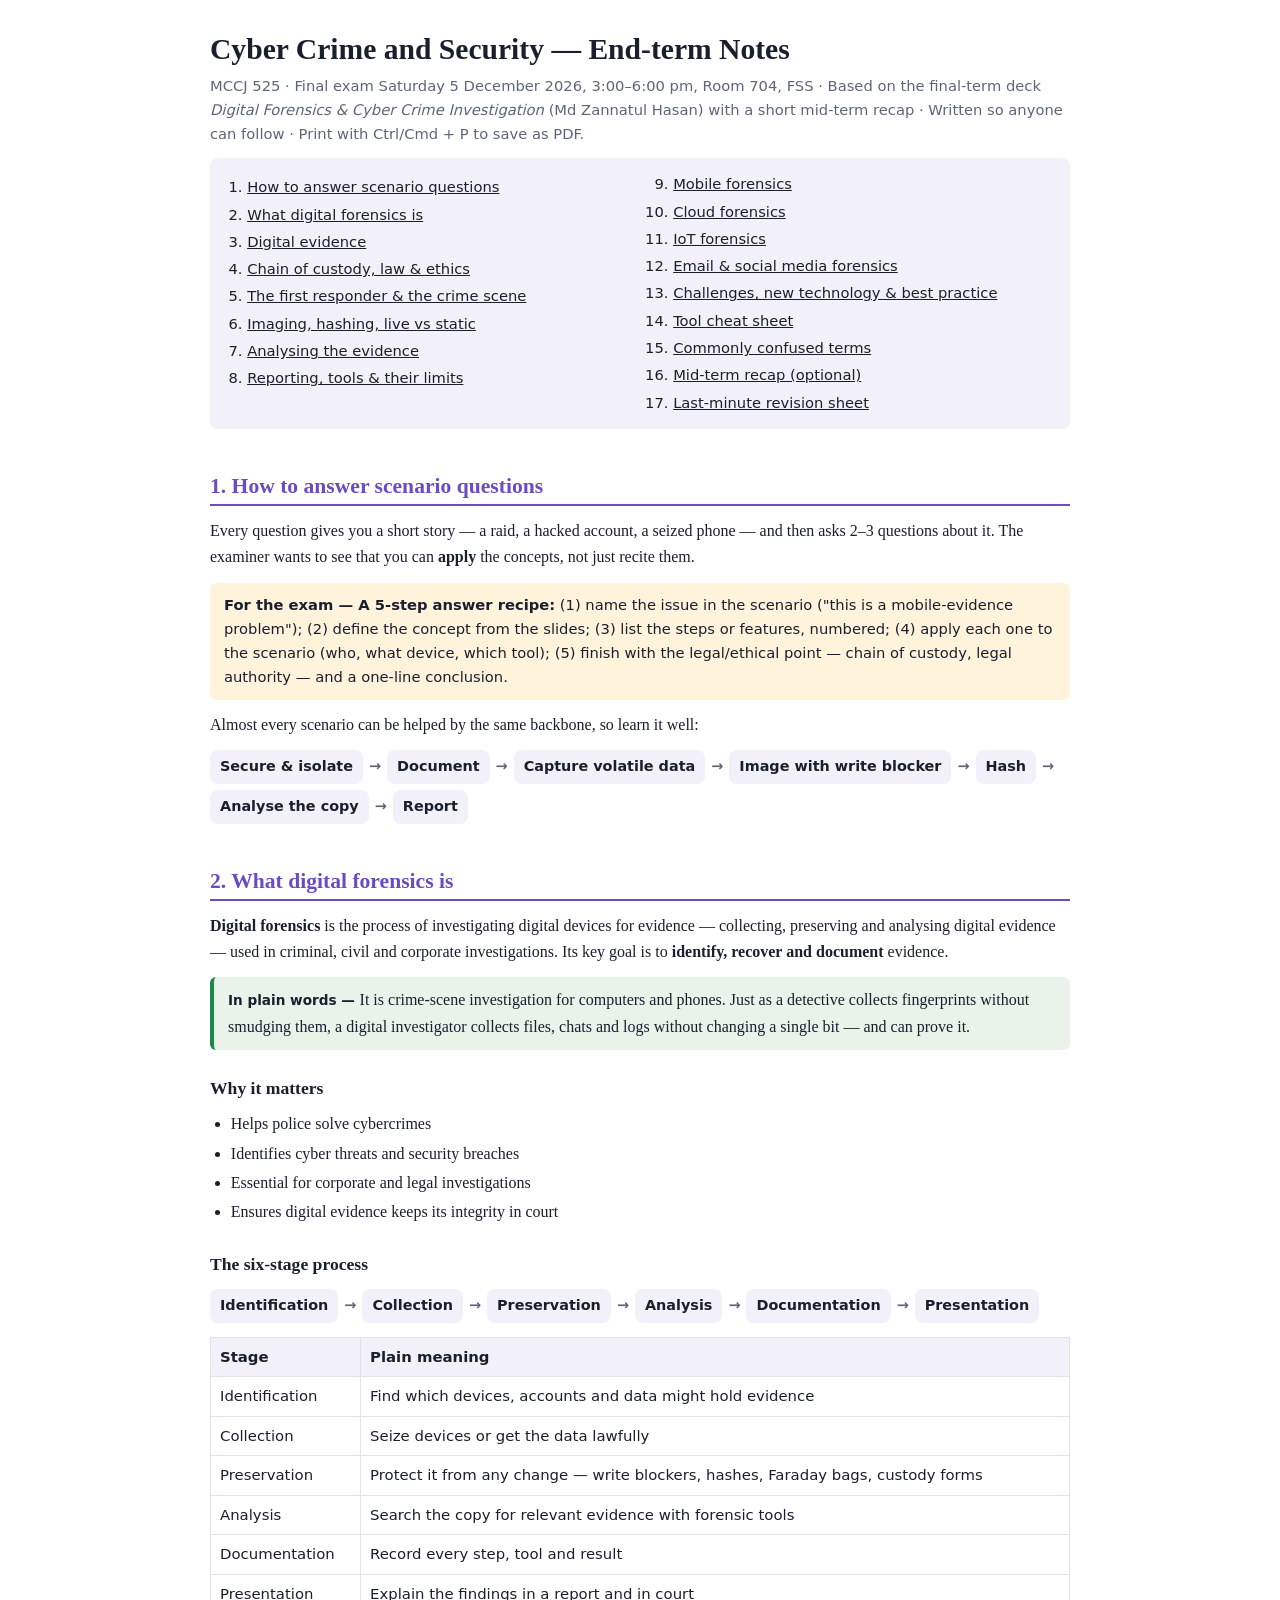
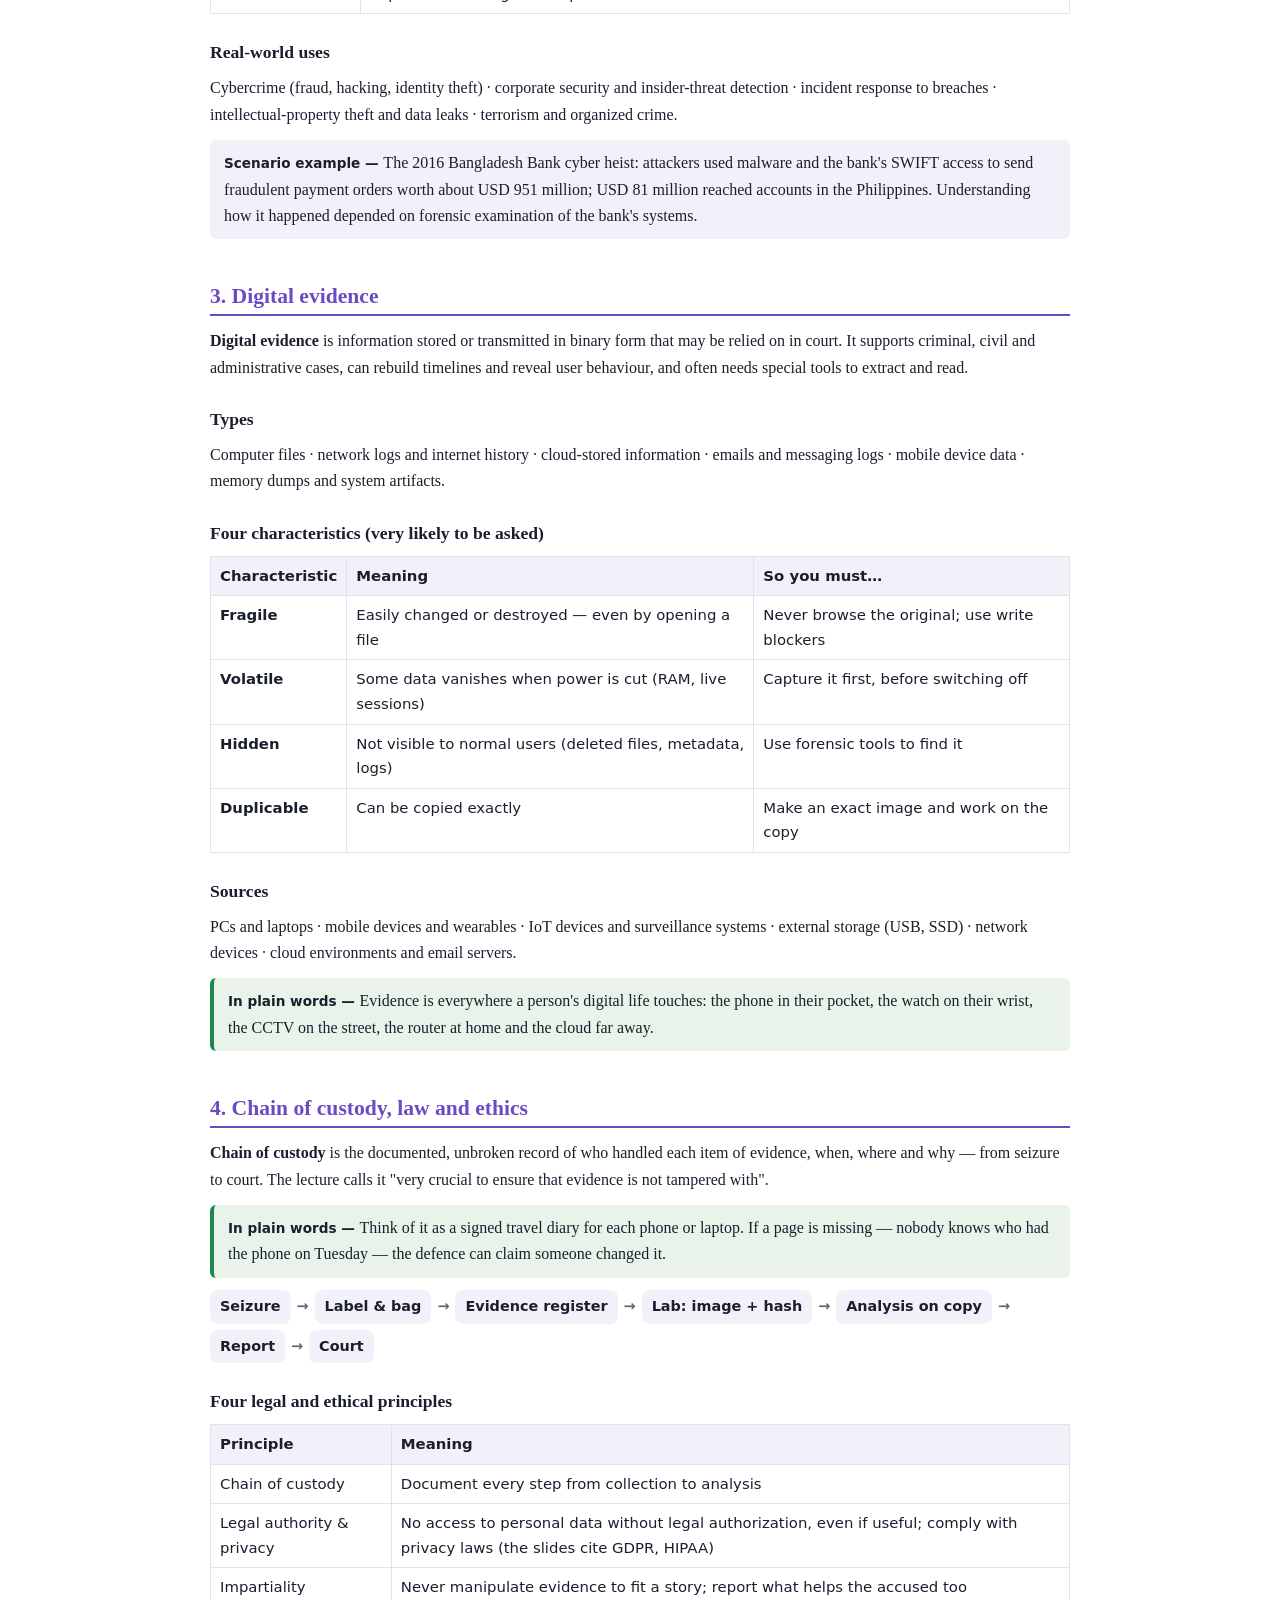
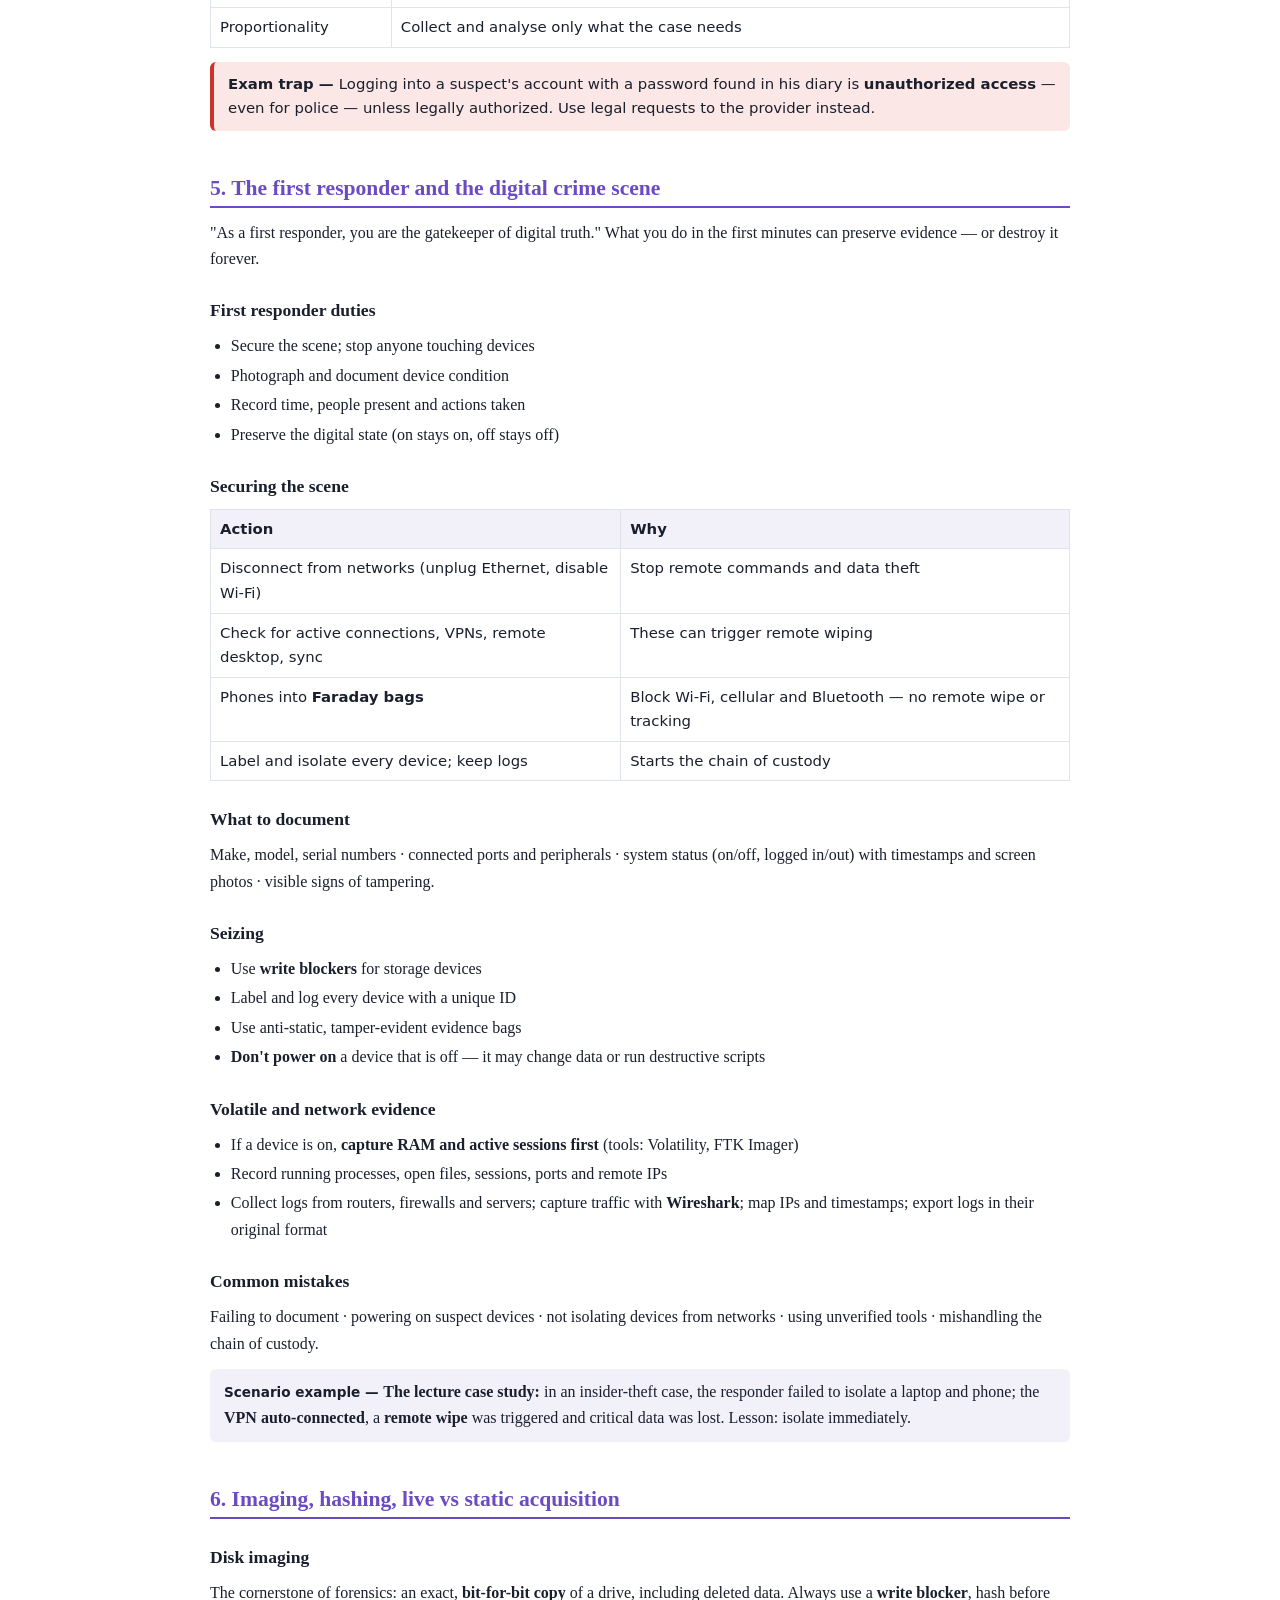
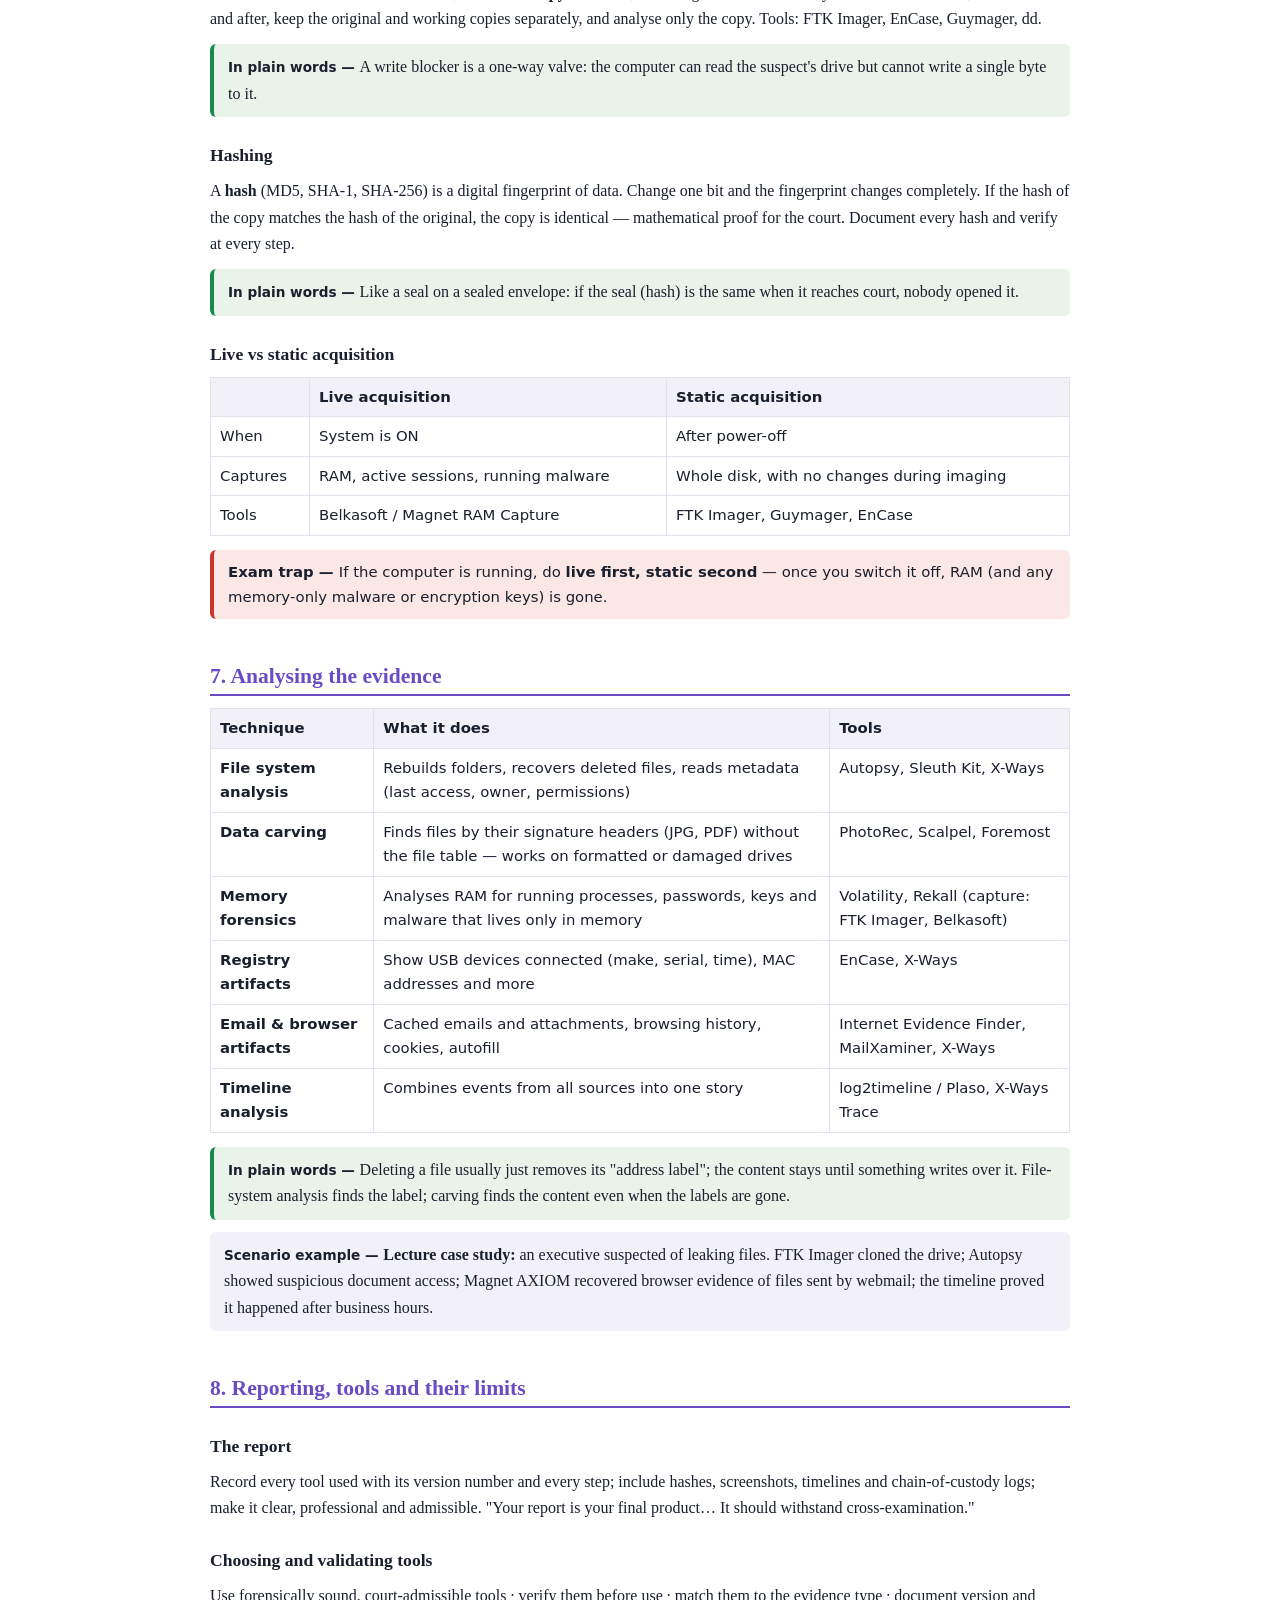
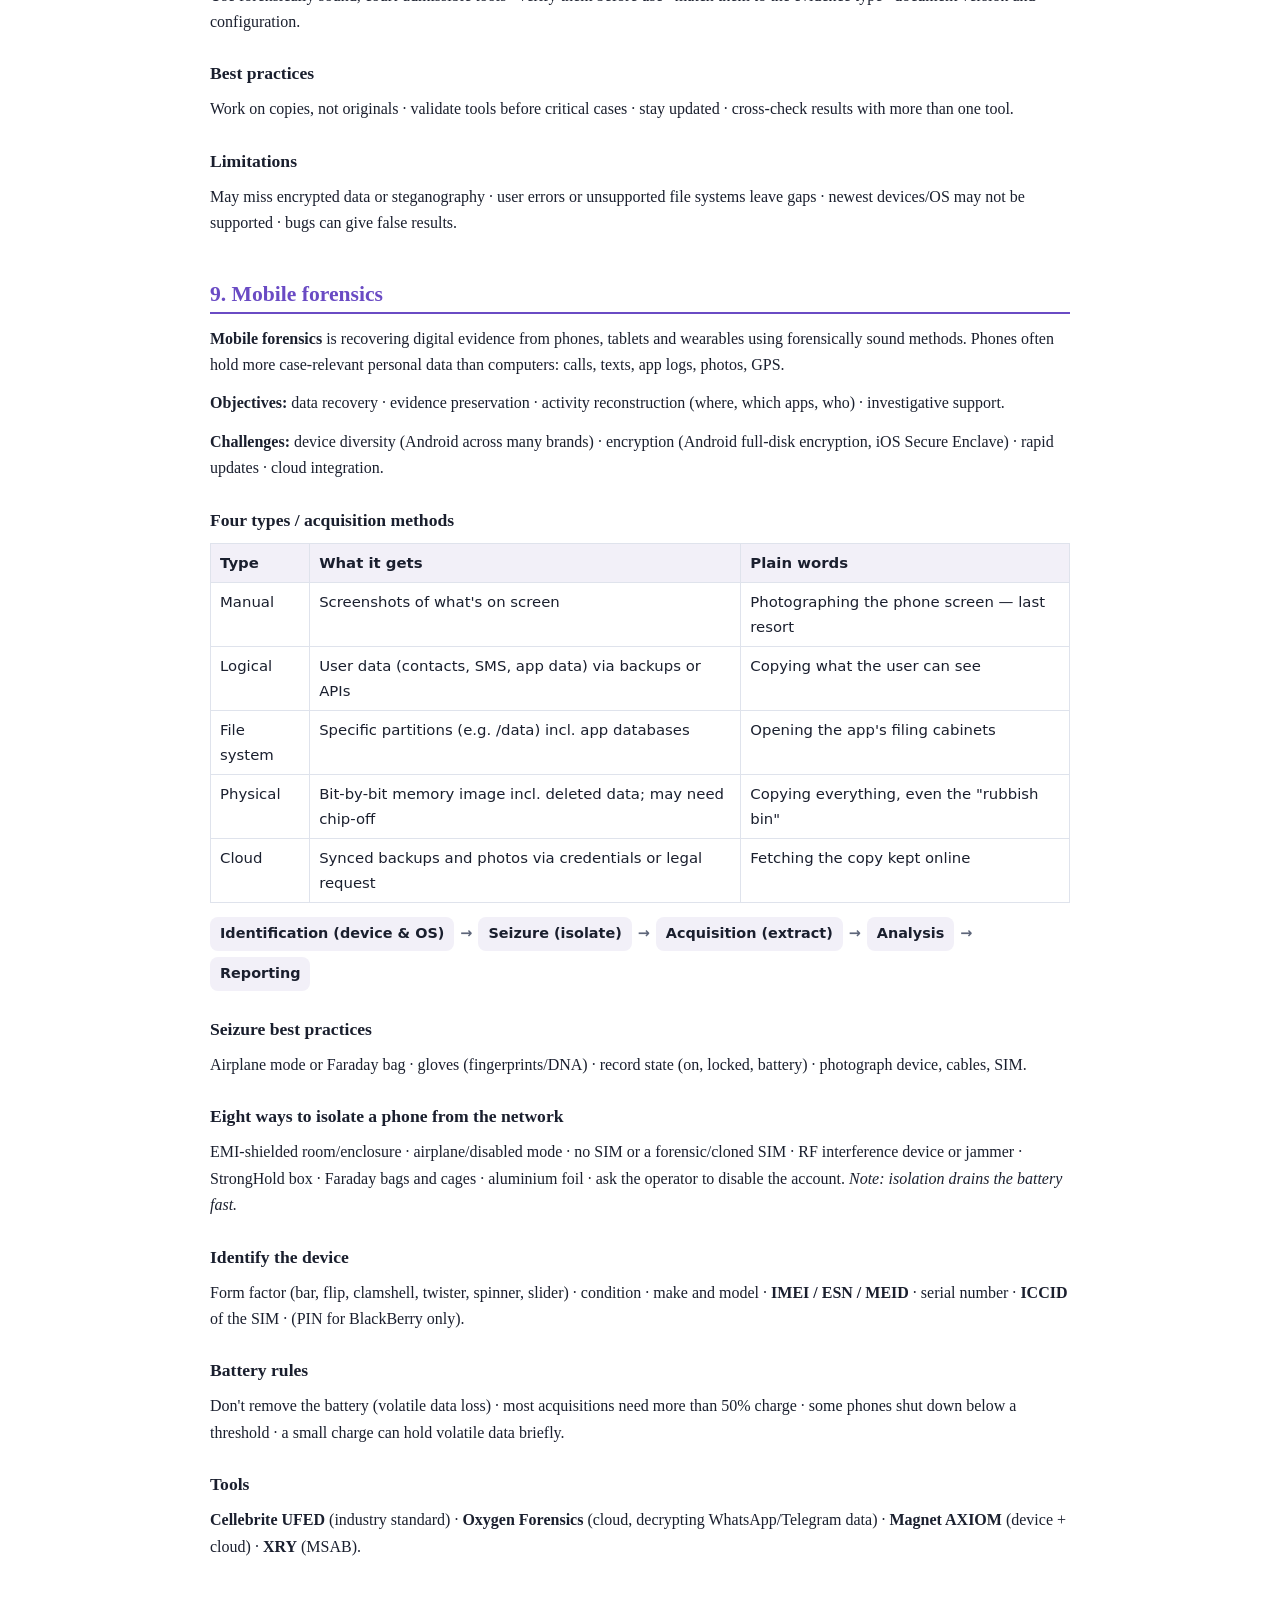
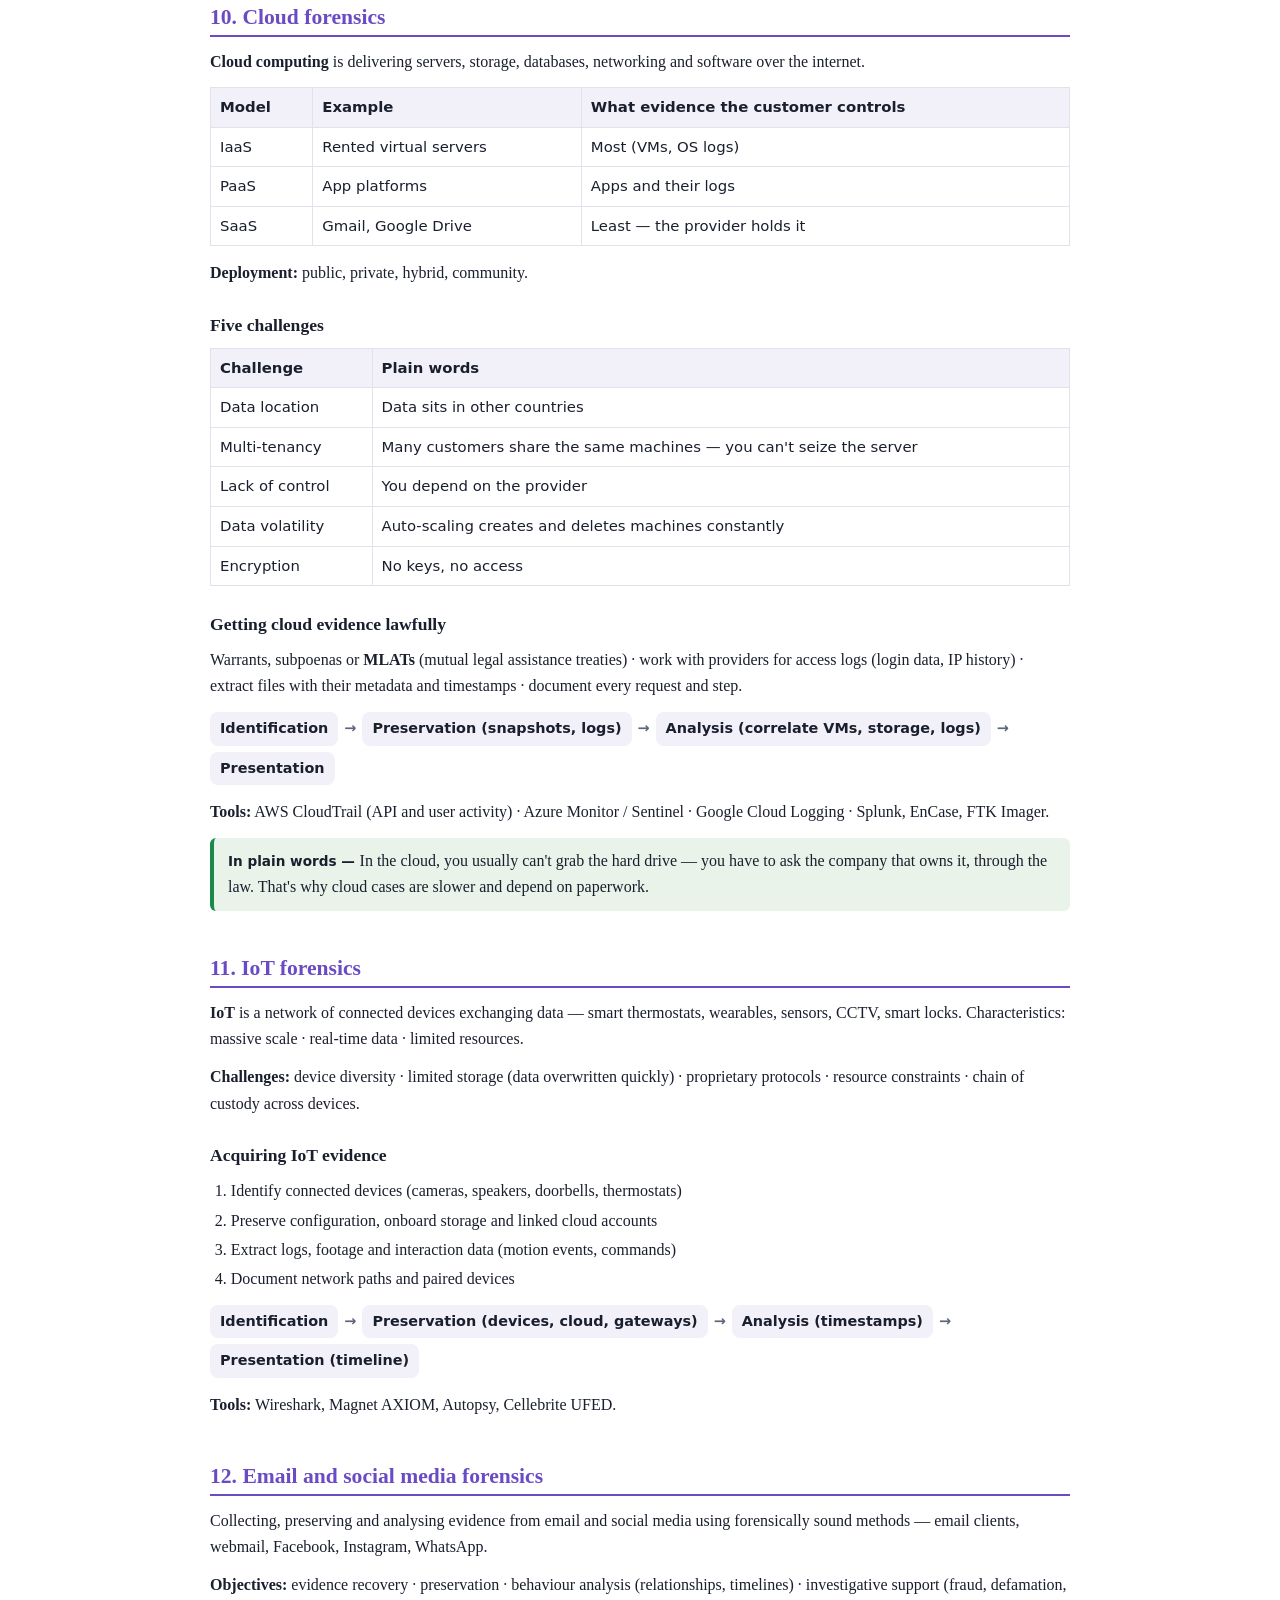
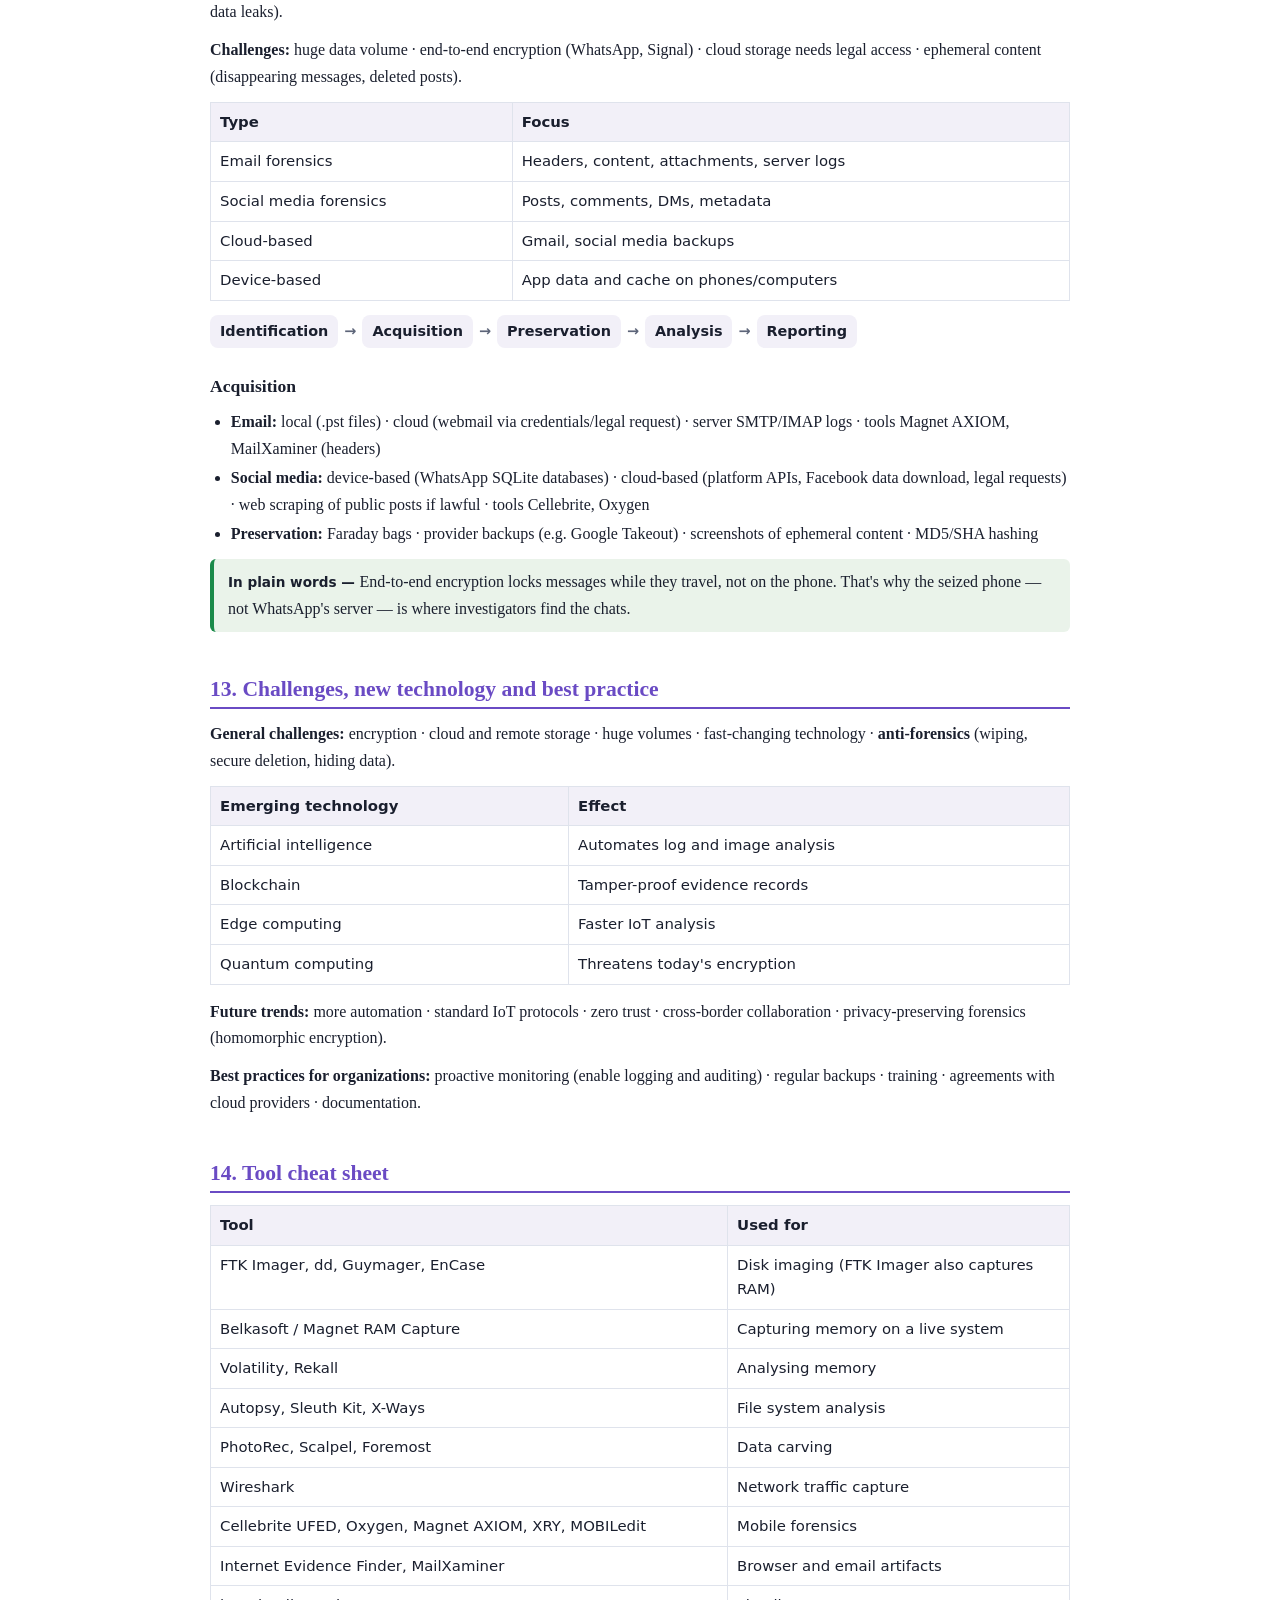
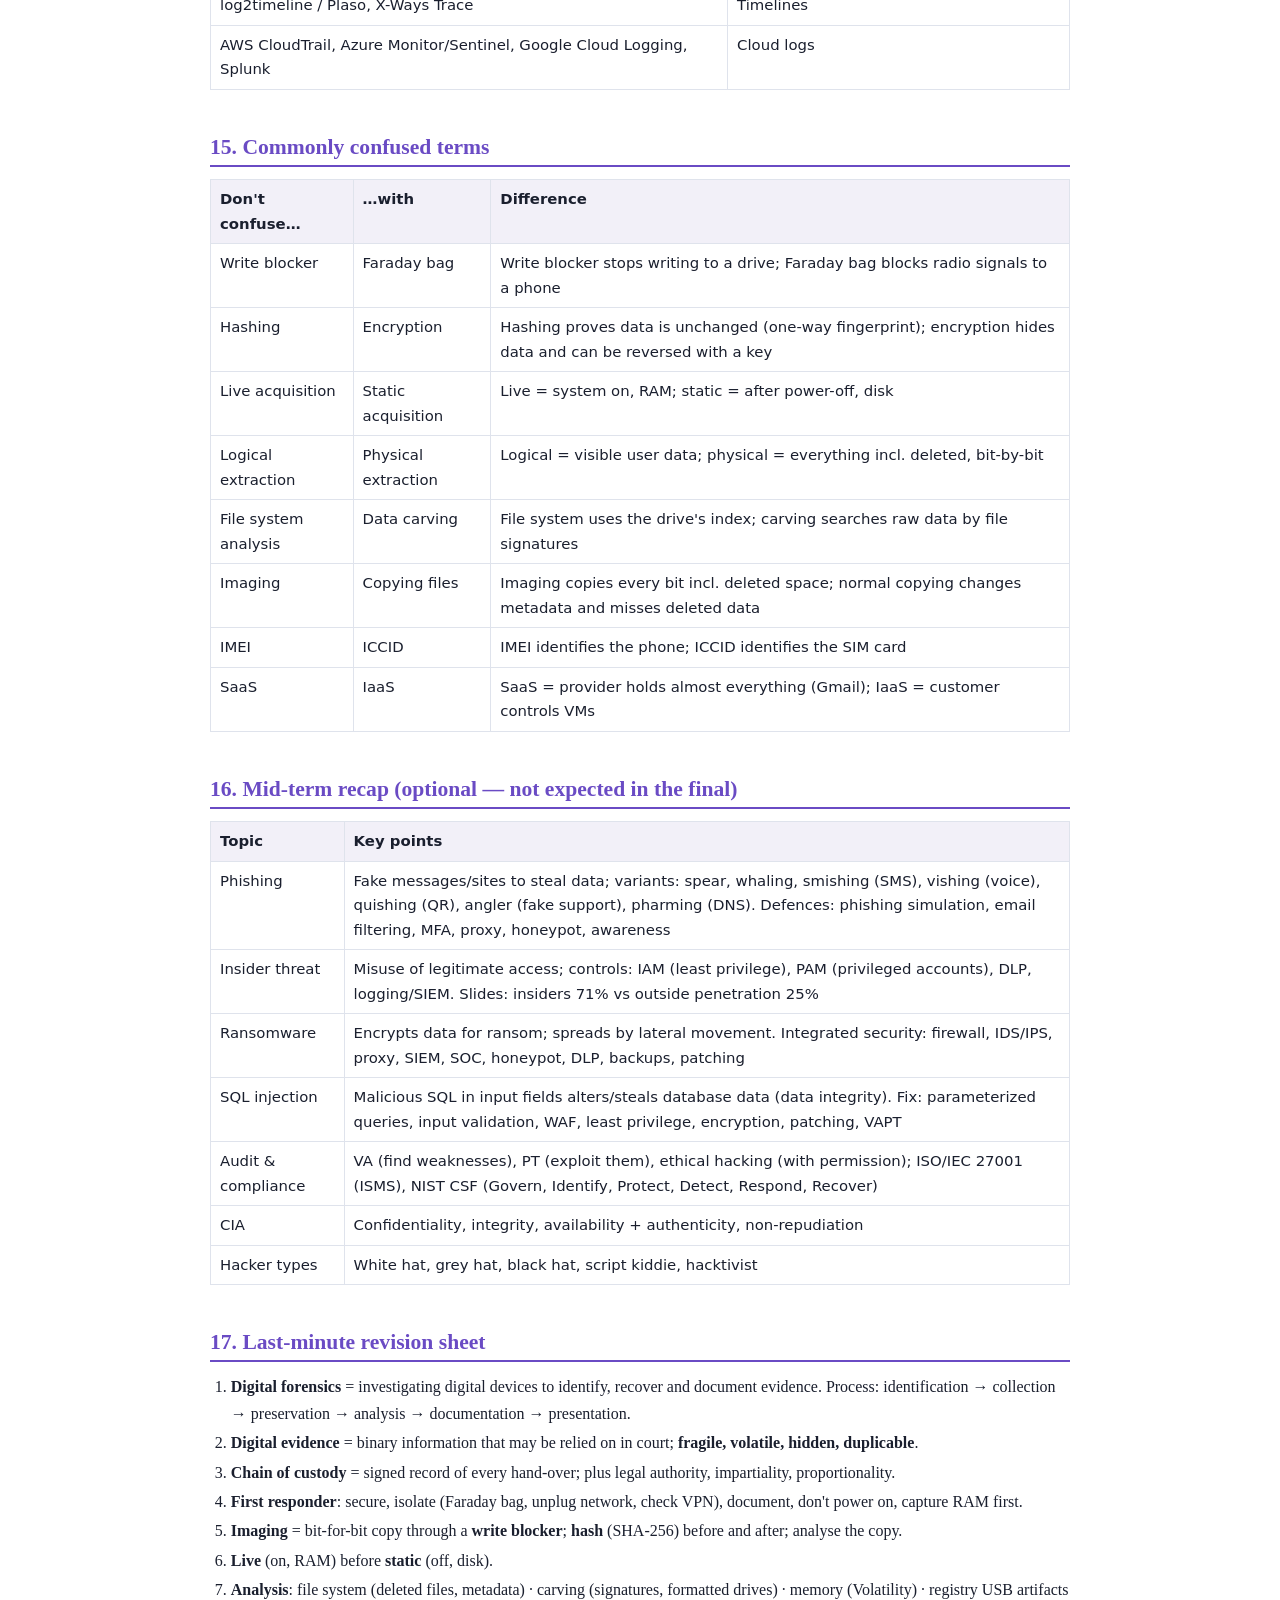
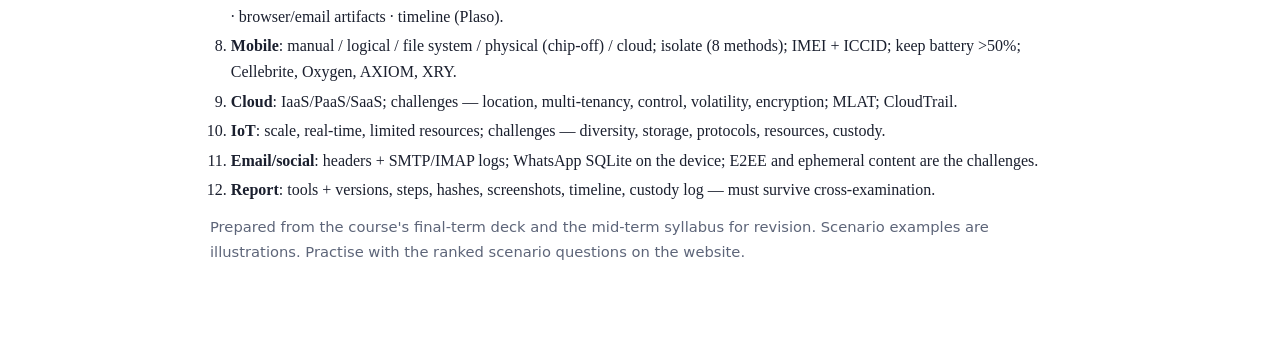
==== resources/cyber-crime/cyber-final-notes.html @ 4d316ac3 "Add Cyber Crime end-term scenario question bank and notes - 20 ranked scenario questions from the di" ====
<!doctype html>
<html lang="en">
<head>
<meta charset="utf-8">
<meta name="viewport" content="width=device-width, initial-scale=1">
<title>Cyber Crime Notes</title>
<style>
  :root { --bg:#fff; --text:#1a1f2e; --muted:#5d6579; --accent:#6a4bc4; --line:#dfe3ec; --soft:#f2f0f8; --plain:#eaf3ea; --plain-line:#1a8a4a; --trap:#fbe7e5; --trap-line:#c9352b; --exam:#fff3db; color-scheme: light; }
  @media (prefers-color-scheme: dark) { :root:not([data-theme="light"]) { --bg:#121218; --text:#e8e6f0; --muted:#a19db0; --accent:#a58cff; --line:#2e2c38; --soft:#1e1c26; --plain:#16261b; --plain-line:#4cc47e; --trap:#3a1c1a; --trap-line:#ff7a70; --exam:#3a2c10; color-scheme: dark; } }
  :root[data-theme="dark"] { --bg:#121218; --text:#e8e6f0; --muted:#a19db0; --accent:#a58cff; --line:#2e2c38; --soft:#1e1c26; --plain:#16261b; --plain-line:#4cc47e; --trap:#3a1c1a; --trap-line:#ff7a70; --exam:#3a2c10; color-scheme: dark; }
  body { margin:0; background:var(--bg); color:var(--text); font:16px/1.65 Georgia, 'Times New Roman', serif; }
  .wrap { max-width:860px; margin:0 auto; padding:32px 16px 64px; }
  h1 { font-size:1.85rem; margin:0 0 6px; line-height:1.2; }
  h2 { font-size:1.35rem; color:var(--accent); border-bottom:2px solid var(--accent); padding-bottom:4px; margin:44px 0 12px; line-height:1.25; }
  h3 { font-size:1.1rem; margin:24px 0 8px; }
  p { margin:0 0 12px; }
  .sub { color:var(--muted); font-family:system-ui, sans-serif; font-size:0.92rem; }
  .plain { background:var(--plain); border-left:4px solid var(--plain-line); border-radius:6px; padding:10px 14px; margin:12px 0; }
  .plain::before { content:"In plain words — "; font-weight:700; font-family:system-ui, sans-serif; font-size:0.85rem; }
  .eg { background:var(--soft); border-radius:6px; padding:10px 14px; margin:12px 0; }
  .eg::before { content:"Scenario example — "; font-weight:700; font-family:system-ui, sans-serif; font-size:0.85rem; }
  .trap { background:var(--trap); border-left:4px solid var(--trap-line); border-radius:6px; padding:10px 14px; margin:12px 0; font-family:system-ui, sans-serif; font-size:0.93rem; }
  .trap::before { content:"Exam trap — "; font-weight:700; }
  .exam { background:var(--exam); border-radius:6px; padding:10px 14px; margin:12px 0; font-family:system-ui, sans-serif; font-size:0.92rem; }
  .exam::before { content:"For the exam — "; font-weight:700; }
  table { width:100%; border-collapse:collapse; font-size:0.93rem; margin:8px 0 14px; font-family:system-ui, sans-serif; }
  th, td { text-align:left; padding:7px 9px; border:1px solid var(--line); vertical-align:top; }
  th { background:var(--soft); }
  ul, ol { padding-left:1.3em; margin:6px 0 12px; }
  li { margin:3px 0; }
  .toc { font-family:system-ui, sans-serif; font-size:0.92rem; columns:2; column-gap:28px; background:var(--soft); padding:14px 18px; border-radius:8px; }
  .toc a { color:var(--text); }
  .toc ol { margin:0; }
  .flow { font-family:system-ui, sans-serif; font-weight:600; font-size:0.9rem; display:flex; flex-wrap:wrap; gap:6px; align-items:center; margin:10px 0 14px; }
  .flow span { background:var(--soft); border-radius:8px; padding:5px 10px; }
  .flow i { font-style:normal; color:var(--muted); }
  @media (max-width:600px) { .toc { columns:1; } table { font-size:0.85rem; display:block; overflow-x:auto; } }
  @media print { body { background:#fff; color:#000; font-size:12px; } h2 { break-after:avoid; } table, .plain, .eg, .trap, .exam { break-inside:avoid; } .toc { columns:2; } }
</style>
</head>
<body>
<div class="wrap">
<h1>Cyber Crime and Security — End-term Notes</h1>
<p class="sub">MCCJ 525 · Final exam Saturday 5 December 2026, 3:00–6:00 pm, Room 704, FSS · Based on the final-term deck <i>Digital Forensics &amp; Cyber Crime Investigation</i> (Md Zannatul Hasan) with a short mid-term recap · Written so anyone can follow · Print with Ctrl/Cmd + P to save as PDF.</p>

<div class="toc">
<ol>
  <li><a href="#start">How to answer scenario questions</a></li>
  <li><a href="#df">What digital forensics is</a></li>
  <li><a href="#evidence">Digital evidence</a></li>
  <li><a href="#custody">Chain of custody, law &amp; ethics</a></li>
  <li><a href="#scene">The first responder &amp; the crime scene</a></li>
  <li><a href="#imaging">Imaging, hashing, live vs static</a></li>
  <li><a href="#analysis">Analysing the evidence</a></li>
  <li><a href="#report">Reporting, tools &amp; their limits</a></li>
  <li><a href="#mobile">Mobile forensics</a></li>
  <li><a href="#cloud">Cloud forensics</a></li>
  <li><a href="#iot">IoT forensics</a></li>
  <li><a href="#email">Email &amp; social media forensics</a></li>
  <li><a href="#future">Challenges, new technology &amp; best practice</a></li>
  <li><a href="#tools">Tool cheat sheet</a></li>
  <li><a href="#traps">Commonly confused terms</a></li>
  <li><a href="#mid">Mid-term recap (optional)</a></li>
  <li><a href="#last">Last-minute revision sheet</a></li>
</ol>
</div>

<h2 id="start">1. How to answer scenario questions</h2>
<p>Every question gives you a short story — a raid, a hacked account, a seized phone — and then asks 2–3 questions about it. The examiner wants to see that you can <b>apply</b> the concepts, not just recite them.</p>
<div class="exam"><b>A 5-step answer recipe:</b> (1) name the issue in the scenario ("this is a mobile-evidence problem"); (2) define the concept from the slides; (3) list the steps or features, numbered; (4) apply each one to the scenario (who, what device, which tool); (5) finish with the legal/ethical point — chain of custody, legal authority — and a one-line conclusion.</div>
<p>Almost every scenario can be helped by the same backbone, so learn it well:</p>
<div class="flow"><span>Secure &amp; isolate</span><i>→</i><span>Document</span><i>→</i><span>Capture volatile data</span><i>→</i><span>Image with write blocker</span><i>→</i><span>Hash</span><i>→</i><span>Analyse the copy</span><i>→</i><span>Report</span></div>

<h2 id="df">2. What digital forensics is</h2>
<p><b>Digital forensics</b> is the process of investigating digital devices for evidence — collecting, preserving and analysing digital evidence — used in criminal, civil and corporate investigations. Its key goal is to <b>identify, recover and document</b> evidence.</p>
<div class="plain">It is crime-scene investigation for computers and phones. Just as a detective collects fingerprints without smudging them, a digital investigator collects files, chats and logs without changing a single bit — and can prove it.</div>
<h3>Why it matters</h3>
<ul>
  <li>Helps police solve cybercrimes</li>
  <li>Identifies cyber threats and security breaches</li>
  <li>Essential for corporate and legal investigations</li>
  <li>Ensures digital evidence keeps its integrity in court</li>
</ul>
<h3>The six-stage process</h3>
<div class="flow"><span>Identification</span><i>→</i><span>Collection</span><i>→</i><span>Preservation</span><i>→</i><span>Analysis</span><i>→</i><span>Documentation</span><i>→</i><span>Presentation</span></div>
<table>
  <tr><th>Stage</th><th>Plain meaning</th></tr>
  <tr><td>Identification</td><td>Find which devices, accounts and data might hold evidence</td></tr>
  <tr><td>Collection</td><td>Seize devices or get the data lawfully</td></tr>
  <tr><td>Preservation</td><td>Protect it from any change — write blockers, hashes, Faraday bags, custody forms</td></tr>
  <tr><td>Analysis</td><td>Search the copy for relevant evidence with forensic tools</td></tr>
  <tr><td>Documentation</td><td>Record every step, tool and result</td></tr>
  <tr><td>Presentation</td><td>Explain the findings in a report and in court</td></tr>
</table>
<h3>Real-world uses</h3>
<p>Cybercrime (fraud, hacking, identity theft) · corporate security and insider-threat detection · incident response to breaches · intellectual-property theft and data leaks · terrorism and organized crime.</p>
<div class="eg">The 2016 Bangladesh Bank cyber heist: attackers used malware and the bank's SWIFT access to send fraudulent payment orders worth about USD 951 million; USD 81 million reached accounts in the Philippines. Understanding how it happened depended on forensic examination of the bank's systems.</div>

<h2 id="evidence">3. Digital evidence</h2>
<p><b>Digital evidence</b> is information stored or transmitted in binary form that may be relied on in court. It supports criminal, civil and administrative cases, can rebuild timelines and reveal user behaviour, and often needs special tools to extract and read.</p>
<h3>Types</h3>
<p>Computer files · network logs and internet history · cloud-stored information · emails and messaging logs · mobile device data · memory dumps and system artifacts.</p>
<h3>Four characteristics (very likely to be asked)</h3>
<table>
  <tr><th>Characteristic</th><th>Meaning</th><th>So you must…</th></tr>
  <tr><td><b>Fragile</b></td><td>Easily changed or destroyed — even by opening a file</td><td>Never browse the original; use write blockers</td></tr>
  <tr><td><b>Volatile</b></td><td>Some data vanishes when power is cut (RAM, live sessions)</td><td>Capture it first, before switching off</td></tr>
  <tr><td><b>Hidden</b></td><td>Not visible to normal users (deleted files, metadata, logs)</td><td>Use forensic tools to find it</td></tr>
  <tr><td><b>Duplicable</b></td><td>Can be copied exactly</td><td>Make an exact image and work on the copy</td></tr>
</table>
<h3>Sources</h3>
<p>PCs and laptops · mobile devices and wearables · IoT devices and surveillance systems · external storage (USB, SSD) · network devices · cloud environments and email servers.</p>
<div class="plain">Evidence is everywhere a person's digital life touches: the phone in their pocket, the watch on their wrist, the CCTV on the street, the router at home and the cloud far away.</div>

<h2 id="custody">4. Chain of custody, law and ethics</h2>
<p><b>Chain of custody</b> is the documented, unbroken record of who handled each item of evidence, when, where and why — from seizure to court. The lecture calls it "very crucial to ensure that evidence is not tampered with".</p>
<div class="plain">Think of it as a signed travel diary for each phone or laptop. If a page is missing — nobody knows who had the phone on Tuesday — the defence can claim someone changed it.</div>
<div class="flow"><span>Seizure</span><i>→</i><span>Label &amp; bag</span><i>→</i><span>Evidence register</span><i>→</i><span>Lab: image + hash</span><i>→</i><span>Analysis on copy</span><i>→</i><span>Report</span><i>→</i><span>Court</span></div>
<h3>Four legal and ethical principles</h3>
<table>
  <tr><th>Principle</th><th>Meaning</th></tr>
  <tr><td>Chain of custody</td><td>Document every step from collection to analysis</td></tr>
  <tr><td>Legal authority &amp; privacy</td><td>No access to personal data without legal authorization, even if useful; comply with privacy laws (the slides cite GDPR, HIPAA)</td></tr>
  <tr><td>Impartiality</td><td>Never manipulate evidence to fit a story; report what helps the accused too</td></tr>
  <tr><td>Proportionality</td><td>Collect and analyse only what the case needs</td></tr>
</table>
<div class="trap">Logging into a suspect's account with a password found in his diary is <b>unauthorized access</b> — even for police — unless legally authorized. Use legal requests to the provider instead.</div>

<h2 id="scene">5. The first responder and the digital crime scene</h2>
<p>"As a first responder, you are the gatekeeper of digital truth." What you do in the first minutes can preserve evidence — or destroy it forever.</p>
<h3>First responder duties</h3>
<ul>
  <li>Secure the scene; stop anyone touching devices</li>
  <li>Photograph and document device condition</li>
  <li>Record time, people present and actions taken</li>
  <li>Preserve the digital state (on stays on, off stays off)</li>
</ul>
<h3>Securing the scene</h3>
<table>
  <tr><th>Action</th><th>Why</th></tr>
  <tr><td>Disconnect from networks (unplug Ethernet, disable Wi-Fi)</td><td>Stop remote commands and data theft</td></tr>
  <tr><td>Check for active connections, VPNs, remote desktop, sync</td><td>These can trigger remote wiping</td></tr>
  <tr><td>Phones into <b>Faraday bags</b></td><td>Block Wi-Fi, cellular and Bluetooth — no remote wipe or tracking</td></tr>
  <tr><td>Label and isolate every device; keep logs</td><td>Starts the chain of custody</td></tr>
</table>
<h3>What to document</h3>
<p>Make, model, serial numbers · connected ports and peripherals · system status (on/off, logged in/out) with timestamps and screen photos · visible signs of tampering.</p>
<h3>Seizing</h3>
<ul>
  <li>Use <b>write blockers</b> for storage devices</li>
  <li>Label and log every device with a unique ID</li>
  <li>Use anti-static, tamper-evident evidence bags</li>
  <li><b>Don't power on</b> a device that is off — it may change data or run destructive scripts</li>
</ul>
<h3>Volatile and network evidence</h3>
<ul>
  <li>If a device is on, <b>capture RAM and active sessions first</b> (tools: Volatility, FTK Imager)</li>
  <li>Record running processes, open files, sessions, ports and remote IPs</li>
  <li>Collect logs from routers, firewalls and servers; capture traffic with <b>Wireshark</b>; map IPs and timestamps; export logs in their original format</li>
</ul>
<h3>Common mistakes</h3>
<p>Failing to document · powering on suspect devices · not isolating devices from networks · using unverified tools · mishandling the chain of custody.</p>
<div class="eg"><b>The lecture case study:</b> in an insider-theft case, the responder failed to isolate a laptop and phone; the <b>VPN auto-connected</b>, a <b>remote wipe</b> was triggered and critical data was lost. Lesson: isolate immediately.</div>

<h2 id="imaging">6. Imaging, hashing, live vs static acquisition</h2>
<h3>Disk imaging</h3>
<p>The cornerstone of forensics: an exact, <b>bit-for-bit copy</b> of a drive, including deleted data. Always use a <b>write blocker</b>, hash before and after, keep the original and working copies separately, and analyse only the copy. Tools: FTK Imager, EnCase, Guymager, dd.</p>
<div class="plain">A write blocker is a one-way valve: the computer can read the suspect's drive but cannot write a single byte to it.</div>
<h3>Hashing</h3>
<p>A <b>hash</b> (MD5, SHA-1, SHA-256) is a digital fingerprint of data. Change one bit and the fingerprint changes completely. If the hash of the copy matches the hash of the original, the copy is identical — mathematical proof for the court. Document every hash and verify at every step.</p>
<div class="plain">Like a seal on a sealed envelope: if the seal (hash) is the same when it reaches court, nobody opened it.</div>
<h3>Live vs static acquisition</h3>
<table>
  <tr><th></th><th>Live acquisition</th><th>Static acquisition</th></tr>
  <tr><td>When</td><td>System is ON</td><td>After power-off</td></tr>
  <tr><td>Captures</td><td>RAM, active sessions, running malware</td><td>Whole disk, with no changes during imaging</td></tr>
  <tr><td>Tools</td><td>Belkasoft / Magnet RAM Capture</td><td>FTK Imager, Guymager, EnCase</td></tr>
</table>
<div class="trap">If the computer is running, do <b>live first, static second</b> — once you switch it off, RAM (and any memory-only malware or encryption keys) is gone.</div>

<h2 id="analysis">7. Analysing the evidence</h2>
<table>
  <tr><th>Technique</th><th>What it does</th><th>Tools</th></tr>
  <tr><td><b>File system analysis</b></td><td>Rebuilds folders, recovers deleted files, reads metadata (last access, owner, permissions)</td><td>Autopsy, Sleuth Kit, X-Ways</td></tr>
  <tr><td><b>Data carving</b></td><td>Finds files by their signature headers (JPG, PDF) without the file table — works on formatted or damaged drives</td><td>PhotoRec, Scalpel, Foremost</td></tr>
  <tr><td><b>Memory forensics</b></td><td>Analyses RAM for running processes, passwords, keys and malware that lives only in memory</td><td>Volatility, Rekall (capture: FTK Imager, Belkasoft)</td></tr>
  <tr><td><b>Registry artifacts</b></td><td>Show USB devices connected (make, serial, time), MAC addresses and more</td><td>EnCase, X-Ways</td></tr>
  <tr><td><b>Email &amp; browser artifacts</b></td><td>Cached emails and attachments, browsing history, cookies, autofill</td><td>Internet Evidence Finder, MailXaminer, X-Ways</td></tr>
  <tr><td><b>Timeline analysis</b></td><td>Combines events from all sources into one story</td><td>log2timeline / Plaso, X-Ways Trace</td></tr>
</table>
<div class="plain">Deleting a file usually just removes its "address label"; the content stays until something writes over it. File-system analysis finds the label; carving finds the content even when the labels are gone.</div>
<div class="eg"><b>Lecture case study:</b> an executive suspected of leaking files. FTK Imager cloned the drive; Autopsy showed suspicious document access; Magnet AXIOM recovered browser evidence of files sent by webmail; the timeline proved it happened after business hours.</div>

<h2 id="report">8. Reporting, tools and their limits</h2>
<h3>The report</h3>
<p>Record every tool used with its version number and every step; include hashes, screenshots, timelines and chain-of-custody logs; make it clear, professional and admissible. "Your report is your final product… It should withstand cross-examination."</p>
<h3>Choosing and validating tools</h3>
<p>Use forensically sound, court-admissible tools · verify them before use · match them to the evidence type · document version and configuration.</p>
<h3>Best practices</h3>
<p>Work on copies, not originals · validate tools before critical cases · stay updated · cross-check results with more than one tool.</p>
<h3>Limitations</h3>
<p>May miss encrypted data or steganography · user errors or unsupported file systems leave gaps · newest devices/OS may not be supported · bugs can give false results.</p>

<h2 id="mobile">9. Mobile forensics</h2>
<p><b>Mobile forensics</b> is recovering digital evidence from phones, tablets and wearables using forensically sound methods. Phones often hold more case-relevant personal data than computers: calls, texts, app logs, photos, GPS.</p>
<p><b>Objectives:</b> data recovery · evidence preservation · activity reconstruction (where, which apps, who) · investigative support.</p>
<p><b>Challenges:</b> device diversity (Android across many brands) · encryption (Android full-disk encryption, iOS Secure Enclave) · rapid updates · cloud integration.</p>
<h3>Four types / acquisition methods</h3>
<table>
  <tr><th>Type</th><th>What it gets</th><th>Plain words</th></tr>
  <tr><td>Manual</td><td>Screenshots of what's on screen</td><td>Photographing the phone screen — last resort</td></tr>
  <tr><td>Logical</td><td>User data (contacts, SMS, app data) via backups or APIs</td><td>Copying what the user can see</td></tr>
  <tr><td>File system</td><td>Specific partitions (e.g. /data) incl. app databases</td><td>Opening the app's filing cabinets</td></tr>
  <tr><td>Physical</td><td>Bit-by-bit memory image incl. deleted data; may need chip-off</td><td>Copying everything, even the "rubbish bin"</td></tr>
  <tr><td>Cloud</td><td>Synced backups and photos via credentials or legal request</td><td>Fetching the copy kept online</td></tr>
</table>
<div class="flow"><span>Identification (device &amp; OS)</span><i>→</i><span>Seizure (isolate)</span><i>→</i><span>Acquisition (extract)</span><i>→</i><span>Analysis</span><i>→</i><span>Reporting</span></div>
<h3>Seizure best practices</h3>
<p>Airplane mode or Faraday bag · gloves (fingerprints/DNA) · record state (on, locked, battery) · photograph device, cables, SIM.</p>
<h3>Eight ways to isolate a phone from the network</h3>
<p>EMI-shielded room/enclosure · airplane/disabled mode · no SIM or a forensic/cloned SIM · RF interference device or jammer · StrongHold box · Faraday bags and cages · aluminium foil · ask the operator to disable the account. <i>Note: isolation drains the battery fast.</i></p>
<h3>Identify the device</h3>
<p>Form factor (bar, flip, clamshell, twister, spinner, slider) · condition · make and model · <b>IMEI / ESN / MEID</b> · serial number · <b>ICCID</b> of the SIM · (PIN for BlackBerry only).</p>
<h3>Battery rules</h3>
<p>Don't remove the battery (volatile data loss) · most acquisitions need more than 50% charge · some phones shut down below a threshold · a small charge can hold volatile data briefly.</p>
<h3>Tools</h3>
<p><b>Cellebrite UFED</b> (industry standard) · <b>Oxygen Forensics</b> (cloud, decrypting WhatsApp/Telegram data) · <b>Magnet AXIOM</b> (device + cloud) · <b>XRY</b> (MSAB).</p>

<h2 id="cloud">10. Cloud forensics</h2>
<p><b>Cloud computing</b> is delivering servers, storage, databases, networking and software over the internet.</p>
<table>
  <tr><th>Model</th><th>Example</th><th>What evidence the customer controls</th></tr>
  <tr><td>IaaS</td><td>Rented virtual servers</td><td>Most (VMs, OS logs)</td></tr>
  <tr><td>PaaS</td><td>App platforms</td><td>Apps and their logs</td></tr>
  <tr><td>SaaS</td><td>Gmail, Google Drive</td><td>Least — the provider holds it</td></tr>
</table>
<p><b>Deployment:</b> public, private, hybrid, community.</p>
<h3>Five challenges</h3>
<table>
  <tr><th>Challenge</th><th>Plain words</th></tr>
  <tr><td>Data location</td><td>Data sits in other countries</td></tr>
  <tr><td>Multi-tenancy</td><td>Many customers share the same machines — you can't seize the server</td></tr>
  <tr><td>Lack of control</td><td>You depend on the provider</td></tr>
  <tr><td>Data volatility</td><td>Auto-scaling creates and deletes machines constantly</td></tr>
  <tr><td>Encryption</td><td>No keys, no access</td></tr>
</table>
<h3>Getting cloud evidence lawfully</h3>
<p>Warrants, subpoenas or <b>MLATs</b> (mutual legal assistance treaties) · work with providers for access logs (login data, IP history) · extract files with their metadata and timestamps · document every request and step.</p>
<div class="flow"><span>Identification</span><i>→</i><span>Preservation (snapshots, logs)</span><i>→</i><span>Analysis (correlate VMs, storage, logs)</span><i>→</i><span>Presentation</span></div>
<p><b>Tools:</b> AWS CloudTrail (API and user activity) · Azure Monitor / Sentinel · Google Cloud Logging · Splunk, EnCase, FTK Imager.</p>
<div class="plain">In the cloud, you usually can't grab the hard drive — you have to ask the company that owns it, through the law. That's why cloud cases are slower and depend on paperwork.</div>

<h2 id="iot">11. IoT forensics</h2>
<p><b>IoT</b> is a network of connected devices exchanging data — smart thermostats, wearables, sensors, CCTV, smart locks. Characteristics: massive scale · real-time data · limited resources.</p>
<p><b>Challenges:</b> device diversity · limited storage (data overwritten quickly) · proprietary protocols · resource constraints · chain of custody across devices.</p>
<h3>Acquiring IoT evidence</h3>
<ol>
  <li>Identify connected devices (cameras, speakers, doorbells, thermostats)</li>
  <li>Preserve configuration, onboard storage and linked cloud accounts</li>
  <li>Extract logs, footage and interaction data (motion events, commands)</li>
  <li>Document network paths and paired devices</li>
</ol>
<div class="flow"><span>Identification</span><i>→</i><span>Preservation (devices, cloud, gateways)</span><i>→</i><span>Analysis (timestamps)</span><i>→</i><span>Presentation (timeline)</span></div>
<p><b>Tools:</b> Wireshark, Magnet AXIOM, Autopsy, Cellebrite UFED.</p>

<h2 id="email">12. Email and social media forensics</h2>
<p>Collecting, preserving and analysing evidence from email and social media using forensically sound methods — email clients, webmail, Facebook, Instagram, WhatsApp.</p>
<p><b>Objectives:</b> evidence recovery · preservation · behaviour analysis (relationships, timelines) · investigative support (fraud, defamation, data leaks).</p>
<p><b>Challenges:</b> huge data volume · end-to-end encryption (WhatsApp, Signal) · cloud storage needs legal access · ephemeral content (disappearing messages, deleted posts).</p>
<table>
  <tr><th>Type</th><th>Focus</th></tr>
  <tr><td>Email forensics</td><td>Headers, content, attachments, server logs</td></tr>
  <tr><td>Social media forensics</td><td>Posts, comments, DMs, metadata</td></tr>
  <tr><td>Cloud-based</td><td>Gmail, social media backups</td></tr>
  <tr><td>Device-based</td><td>App data and cache on phones/computers</td></tr>
</table>
<div class="flow"><span>Identification</span><i>→</i><span>Acquisition</span><i>→</i><span>Preservation</span><i>→</i><span>Analysis</span><i>→</i><span>Reporting</span></div>
<h3>Acquisition</h3>
<ul>
  <li><b>Email:</b> local (.pst files) · cloud (webmail via credentials/legal request) · server SMTP/IMAP logs · tools Magnet AXIOM, MailXaminer (headers)</li>
  <li><b>Social media:</b> device-based (WhatsApp SQLite databases) · cloud-based (platform APIs, Facebook data download, legal requests) · web scraping of public posts if lawful · tools Cellebrite, Oxygen</li>
  <li><b>Preservation:</b> Faraday bags · provider backups (e.g. Google Takeout) · screenshots of ephemeral content · MD5/SHA hashing</li>
</ul>
<div class="plain">End-to-end encryption locks messages while they travel, not on the phone. That's why the seized phone — not WhatsApp's server — is where investigators find the chats.</div>

<h2 id="future">13. Challenges, new technology and best practice</h2>
<p><b>General challenges:</b> encryption · cloud and remote storage · huge volumes · fast-changing technology · <b>anti-forensics</b> (wiping, secure deletion, hiding data).</p>
<table>
  <tr><th>Emerging technology</th><th>Effect</th></tr>
  <tr><td>Artificial intelligence</td><td>Automates log and image analysis</td></tr>
  <tr><td>Blockchain</td><td>Tamper-proof evidence records</td></tr>
  <tr><td>Edge computing</td><td>Faster IoT analysis</td></tr>
  <tr><td>Quantum computing</td><td>Threatens today's encryption</td></tr>
</table>
<p><b>Future trends:</b> more automation · standard IoT protocols · zero trust · cross-border collaboration · privacy-preserving forensics (homomorphic encryption).</p>
<p><b>Best practices for organizations:</b> proactive monitoring (enable logging and auditing) · regular backups · training · agreements with cloud providers · documentation.</p>

<h2 id="tools">14. Tool cheat sheet</h2>
<table>
  <tr><th>Tool</th><th>Used for</th></tr>
  <tr><td>FTK Imager, dd, Guymager, EnCase</td><td>Disk imaging (FTK Imager also captures RAM)</td></tr>
  <tr><td>Belkasoft / Magnet RAM Capture</td><td>Capturing memory on a live system</td></tr>
  <tr><td>Volatility, Rekall</td><td>Analysing memory</td></tr>
  <tr><td>Autopsy, Sleuth Kit, X-Ways</td><td>File system analysis</td></tr>
  <tr><td>PhotoRec, Scalpel, Foremost</td><td>Data carving</td></tr>
  <tr><td>Wireshark</td><td>Network traffic capture</td></tr>
  <tr><td>Cellebrite UFED, Oxygen, Magnet AXIOM, XRY, MOBILedit</td><td>Mobile forensics</td></tr>
  <tr><td>Internet Evidence Finder, MailXaminer</td><td>Browser and email artifacts</td></tr>
  <tr><td>log2timeline / Plaso, X-Ways Trace</td><td>Timelines</td></tr>
  <tr><td>AWS CloudTrail, Azure Monitor/Sentinel, Google Cloud Logging, Splunk</td><td>Cloud logs</td></tr>
</table>

<h2 id="traps">15. Commonly confused terms</h2>
<table>
  <tr><th>Don't confuse…</th><th>…with</th><th>Difference</th></tr>
  <tr><td>Write blocker</td><td>Faraday bag</td><td>Write blocker stops writing to a drive; Faraday bag blocks radio signals to a phone</td></tr>
  <tr><td>Hashing</td><td>Encryption</td><td>Hashing proves data is unchanged (one-way fingerprint); encryption hides data and can be reversed with a key</td></tr>
  <tr><td>Live acquisition</td><td>Static acquisition</td><td>Live = system on, RAM; static = after power-off, disk</td></tr>
  <tr><td>Logical extraction</td><td>Physical extraction</td><td>Logical = visible user data; physical = everything incl. deleted, bit-by-bit</td></tr>
  <tr><td>File system analysis</td><td>Data carving</td><td>File system uses the drive's index; carving searches raw data by file signatures</td></tr>
  <tr><td>Imaging</td><td>Copying files</td><td>Imaging copies every bit incl. deleted space; normal copying changes metadata and misses deleted data</td></tr>
  <tr><td>IMEI</td><td>ICCID</td><td>IMEI identifies the phone; ICCID identifies the SIM card</td></tr>
  <tr><td>SaaS</td><td>IaaS</td><td>SaaS = provider holds almost everything (Gmail); IaaS = customer controls VMs</td></tr>
</table>

<h2 id="mid">16. Mid-term recap (optional — not expected in the final)</h2>
<table>
  <tr><th>Topic</th><th>Key points</th></tr>
  <tr><td>Phishing</td><td>Fake messages/sites to steal data; variants: spear, whaling, smishing (SMS), vishing (voice), quishing (QR), angler (fake support), pharming (DNS). Defences: phishing simulation, email filtering, MFA, proxy, honeypot, awareness</td></tr>
  <tr><td>Insider threat</td><td>Misuse of legitimate access; controls: IAM (least privilege), PAM (privileged accounts), DLP, logging/SIEM. Slides: insiders 71% vs outside penetration 25%</td></tr>
  <tr><td>Ransomware</td><td>Encrypts data for ransom; spreads by lateral movement. Integrated security: firewall, IDS/IPS, proxy, SIEM, SOC, honeypot, DLP, backups, patching</td></tr>
  <tr><td>SQL injection</td><td>Malicious SQL in input fields alters/steals database data (data integrity). Fix: parameterized queries, input validation, WAF, least privilege, encryption, patching, VAPT</td></tr>
  <tr><td>Audit &amp; compliance</td><td>VA (find weaknesses), PT (exploit them), ethical hacking (with permission); ISO/IEC 27001 (ISMS), NIST CSF (Govern, Identify, Protect, Detect, Respond, Recover)</td></tr>
  <tr><td>CIA</td><td>Confidentiality, integrity, availability + authenticity, non-repudiation</td></tr>
  <tr><td>Hacker types</td><td>White hat, grey hat, black hat, script kiddie, hacktivist</td></tr>
</table>

<h2 id="last">17. Last-minute revision sheet</h2>
<ol>
  <li><b>Digital forensics</b> = investigating digital devices to identify, recover and document evidence. Process: identification → collection → preservation → analysis → documentation → presentation.</li>
  <li><b>Digital evidence</b> = binary information that may be relied on in court; <b>fragile, volatile, hidden, duplicable</b>.</li>
  <li><b>Chain of custody</b> = signed record of every hand-over; plus legal authority, impartiality, proportionality.</li>
  <li><b>First responder</b>: secure, isolate (Faraday bag, unplug network, check VPN), document, don't power on, capture RAM first.</li>
  <li><b>Imaging</b> = bit-for-bit copy through a <b>write blocker</b>; <b>hash</b> (SHA-256) before and after; analyse the copy.</li>
  <li><b>Live</b> (on, RAM) before <b>static</b> (off, disk).</li>
  <li><b>Analysis</b>: file system (deleted files, metadata) · carving (signatures, formatted drives) · memory (Volatility) · registry USB artifacts · browser/email artifacts · timeline (Plaso).</li>
  <li><b>Mobile</b>: manual / logical / file system / physical (chip-off) / cloud; isolate (8 methods); IMEI + ICCID; keep battery &gt;50%; Cellebrite, Oxygen, AXIOM, XRY.</li>
  <li><b>Cloud</b>: IaaS/PaaS/SaaS; challenges — location, multi-tenancy, control, volatility, encryption; MLAT; CloudTrail.</li>
  <li><b>IoT</b>: scale, real-time, limited resources; challenges — diversity, storage, protocols, resources, custody.</li>
  <li><b>Email/social</b>: headers + SMTP/IMAP logs; WhatsApp SQLite on the device; E2EE and ephemeral content are the challenges.</li>
  <li><b>Report</b>: tools + versions, steps, hashes, screenshots, timeline, custody log — must survive cross-examination.</li>
</ol>
<p class="sub">Prepared from the course's final-term deck and the mid-term syllabus for revision. Scenario examples are illustrations. Practise with the ranked scenario questions on the website.</p>
</div>
</body>
</html>
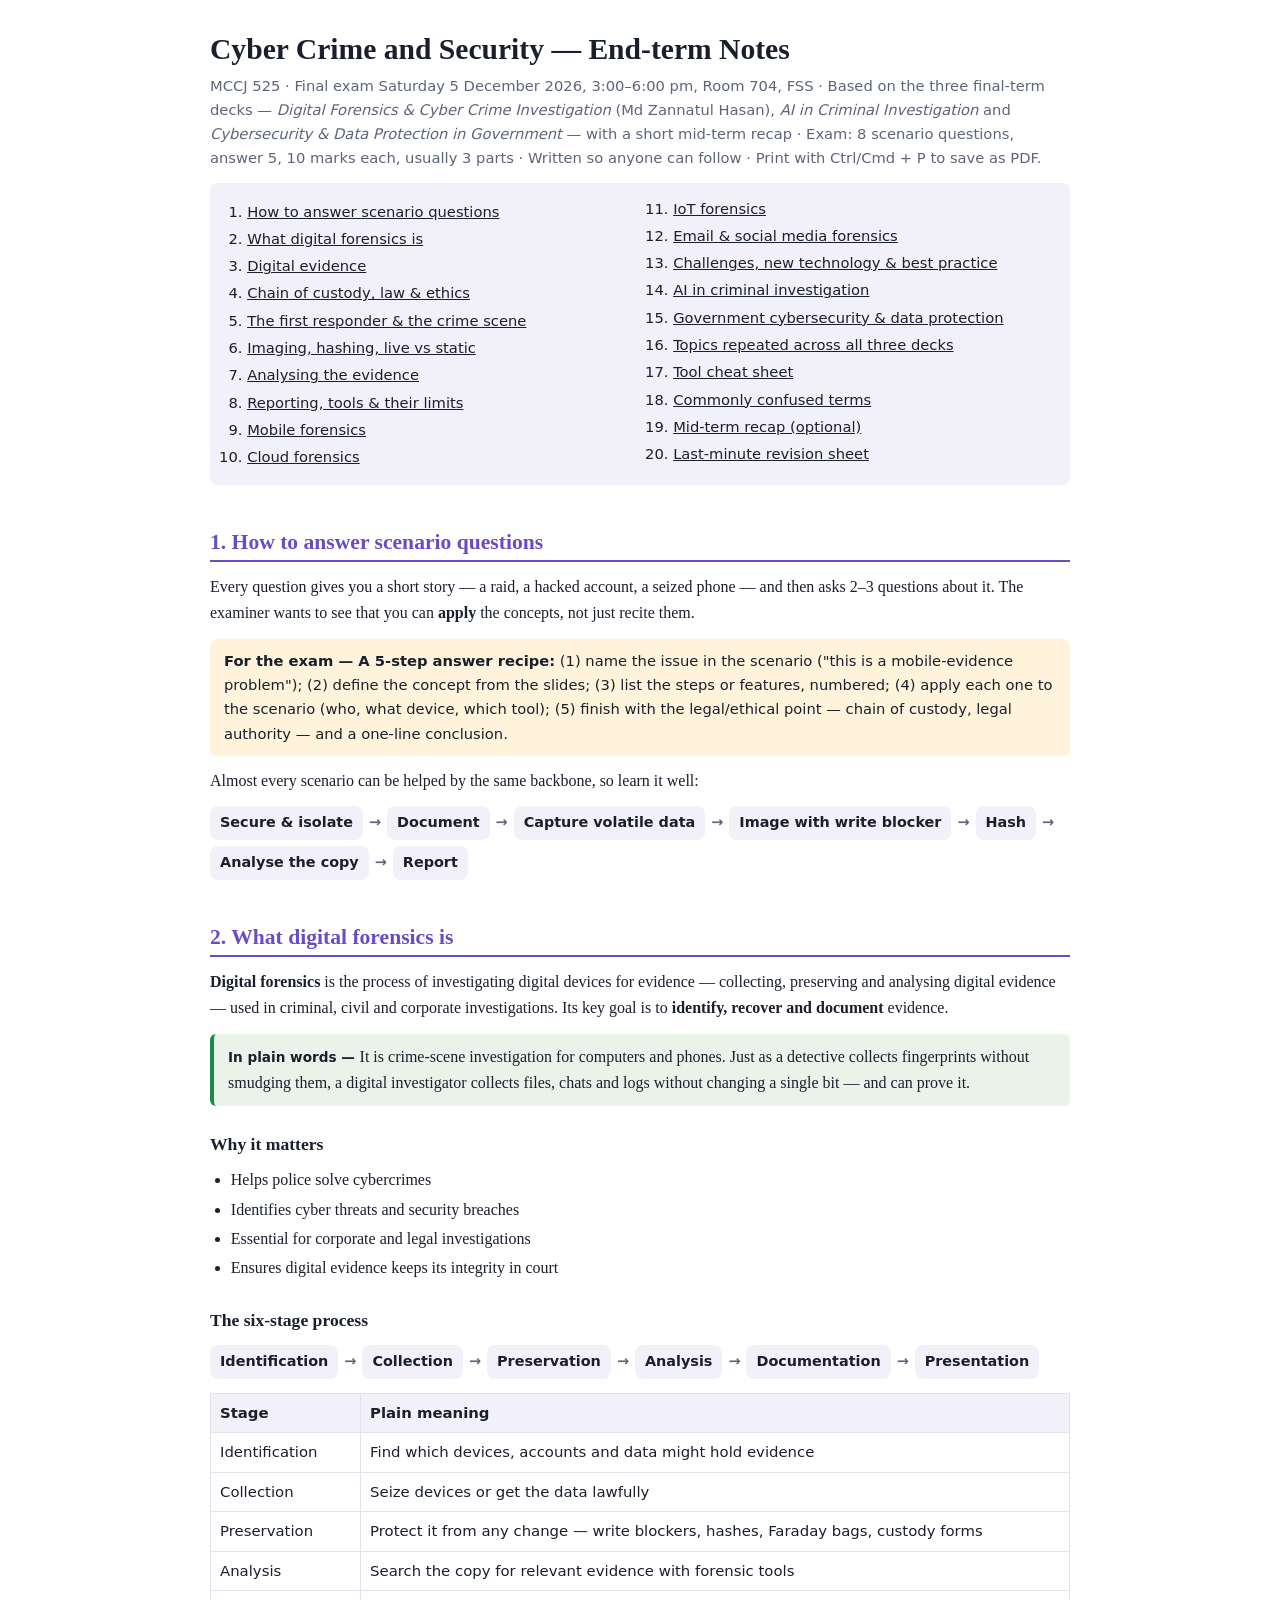
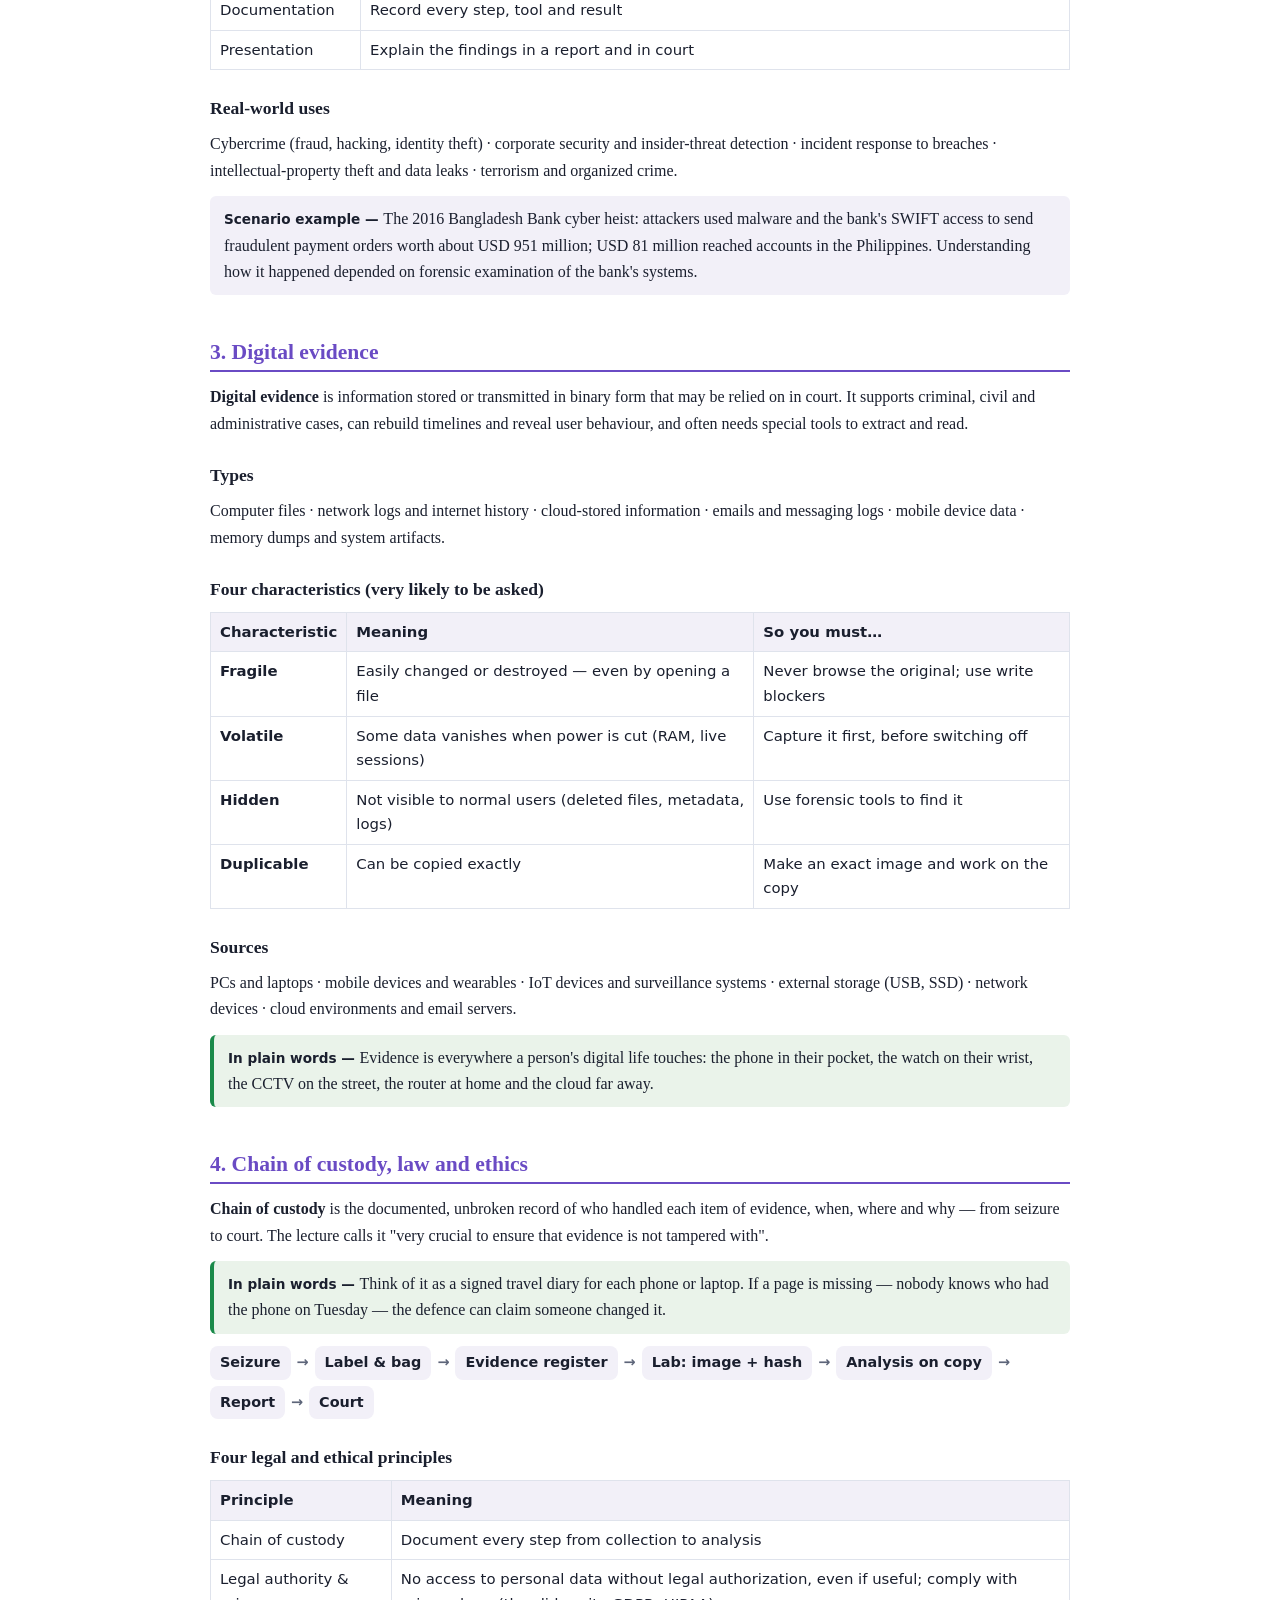
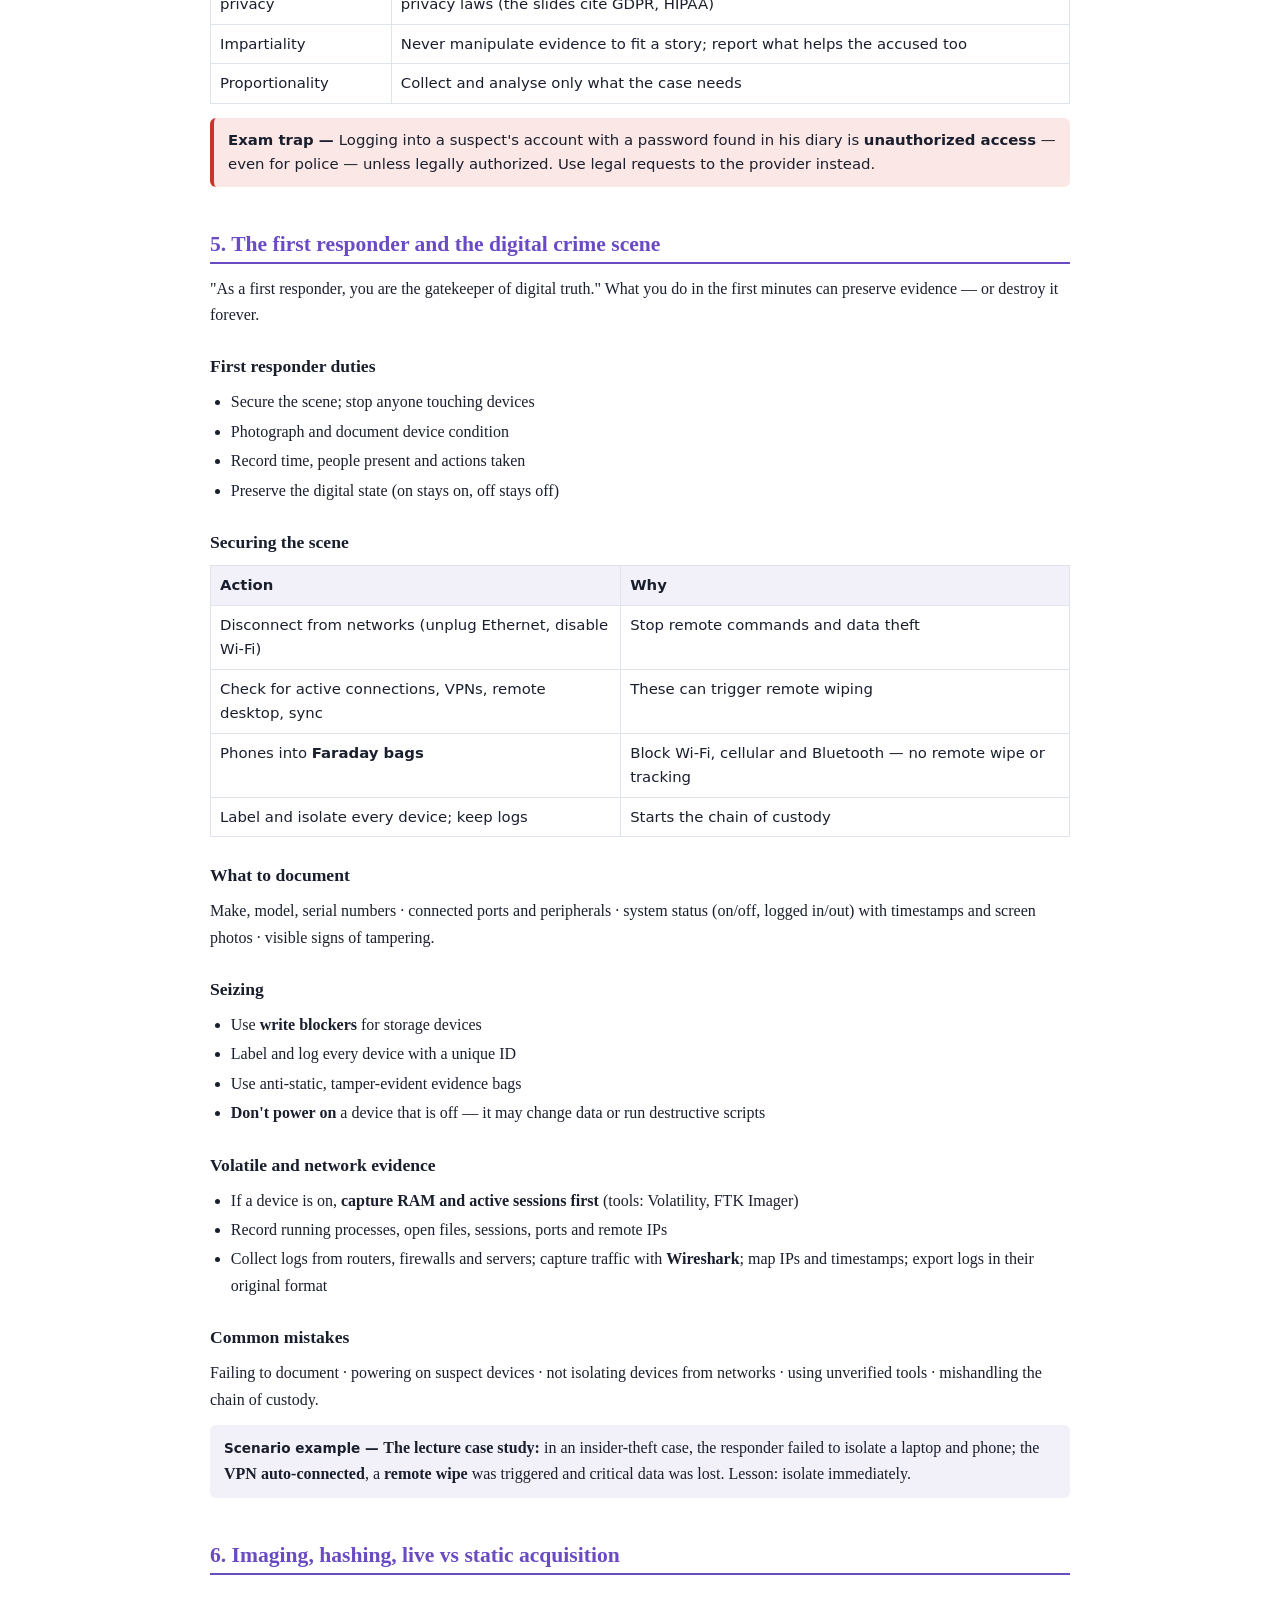
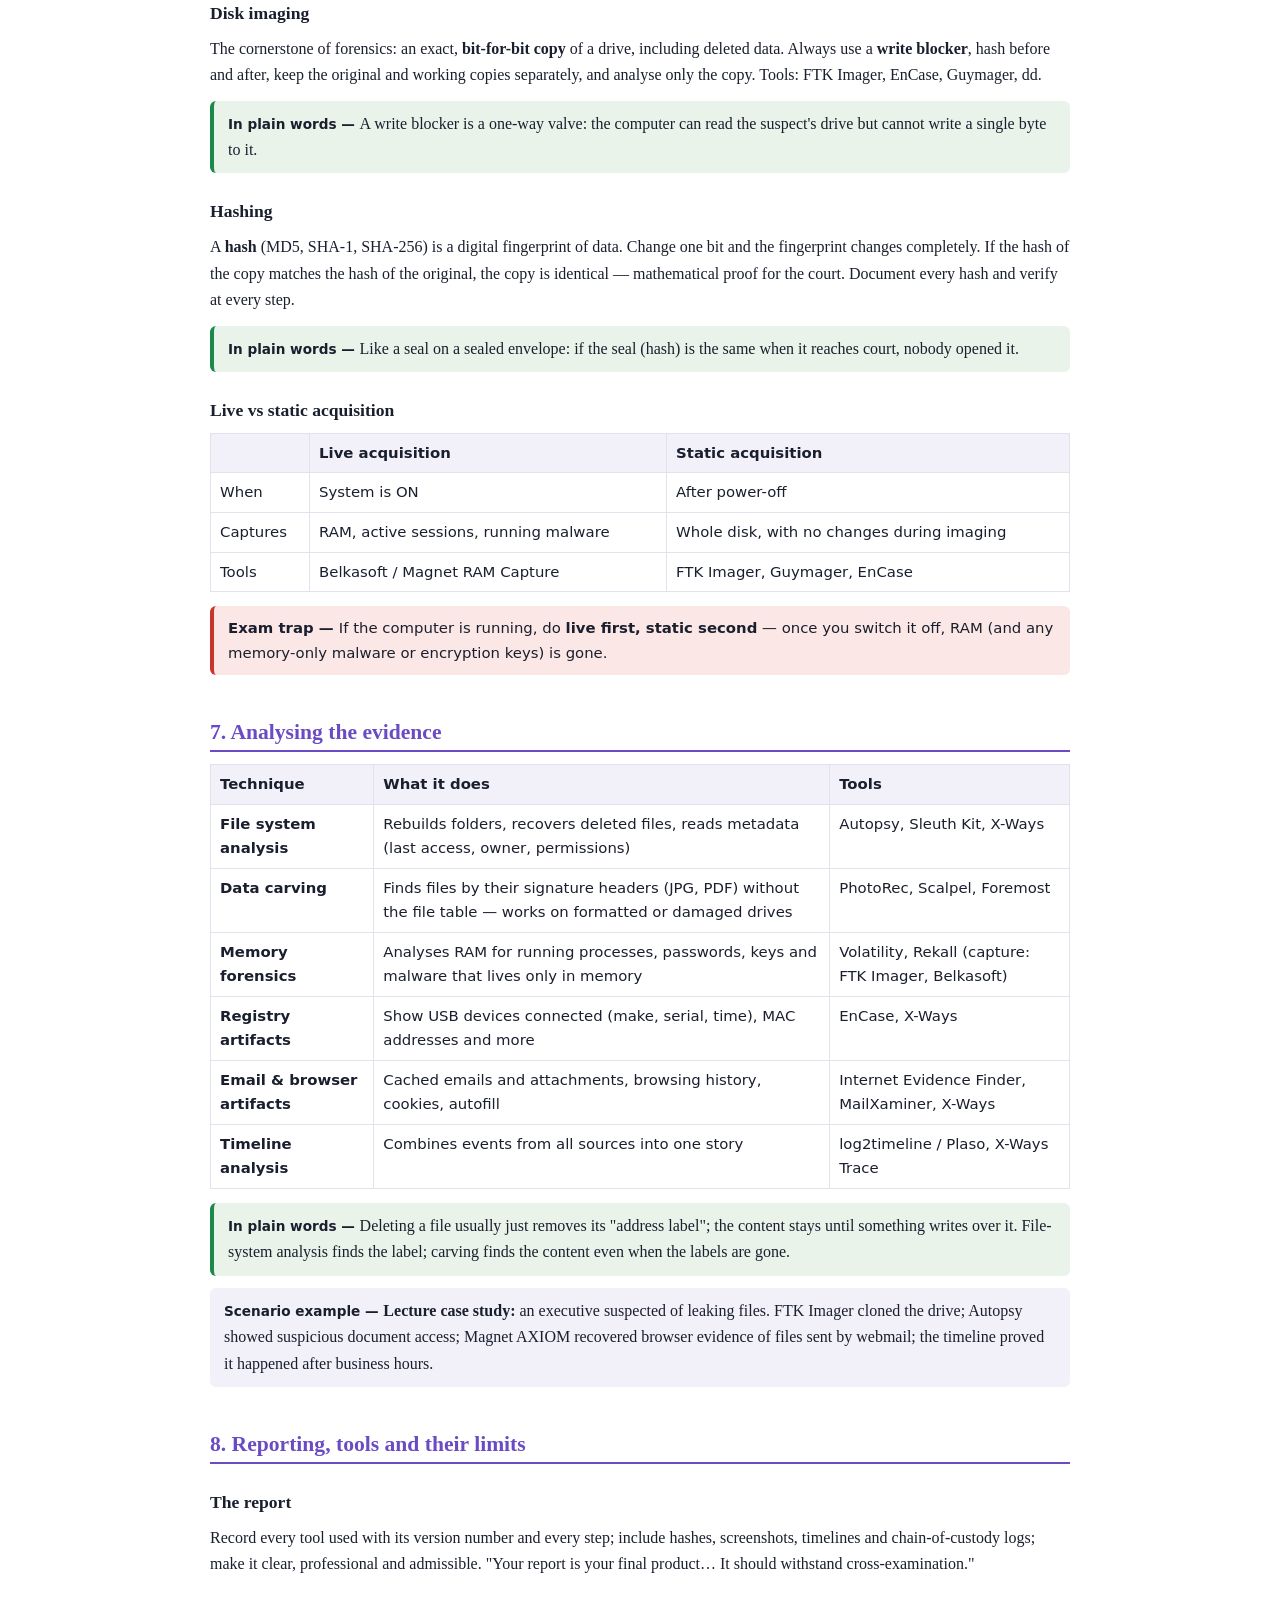
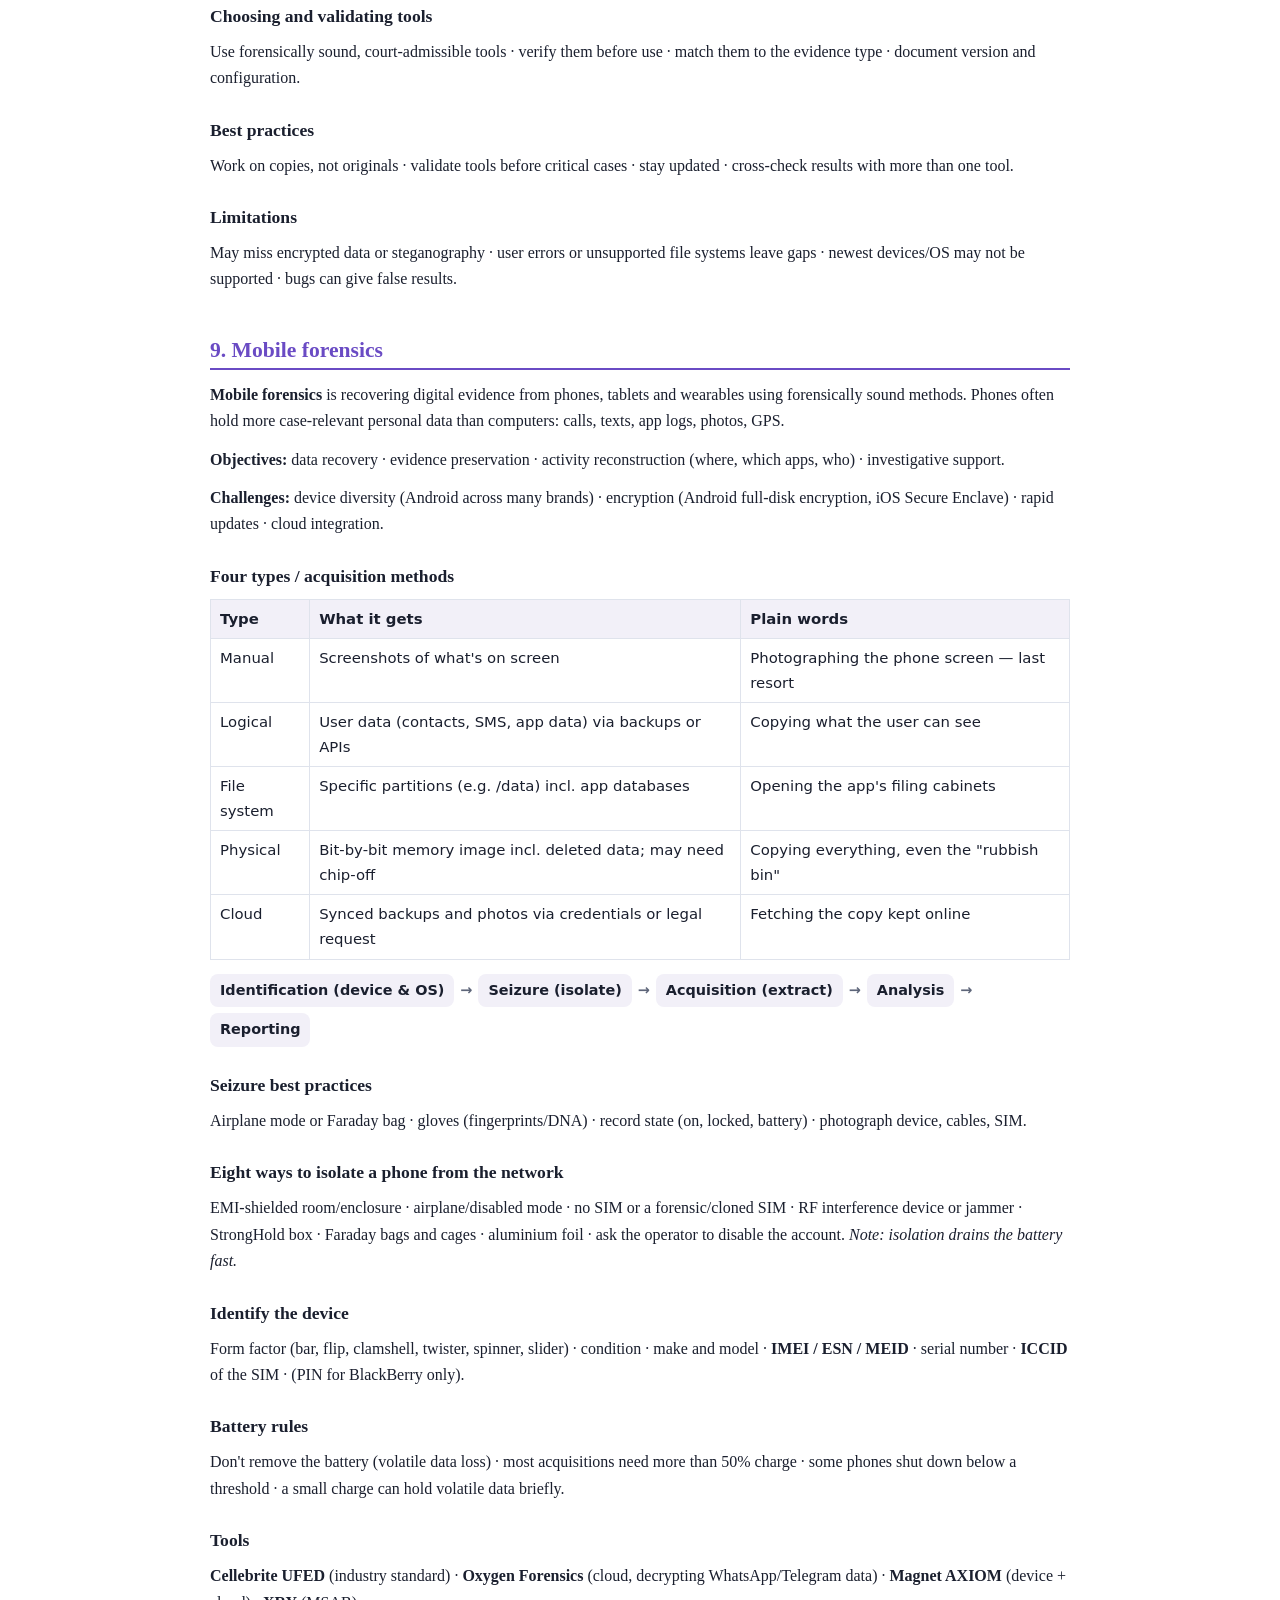
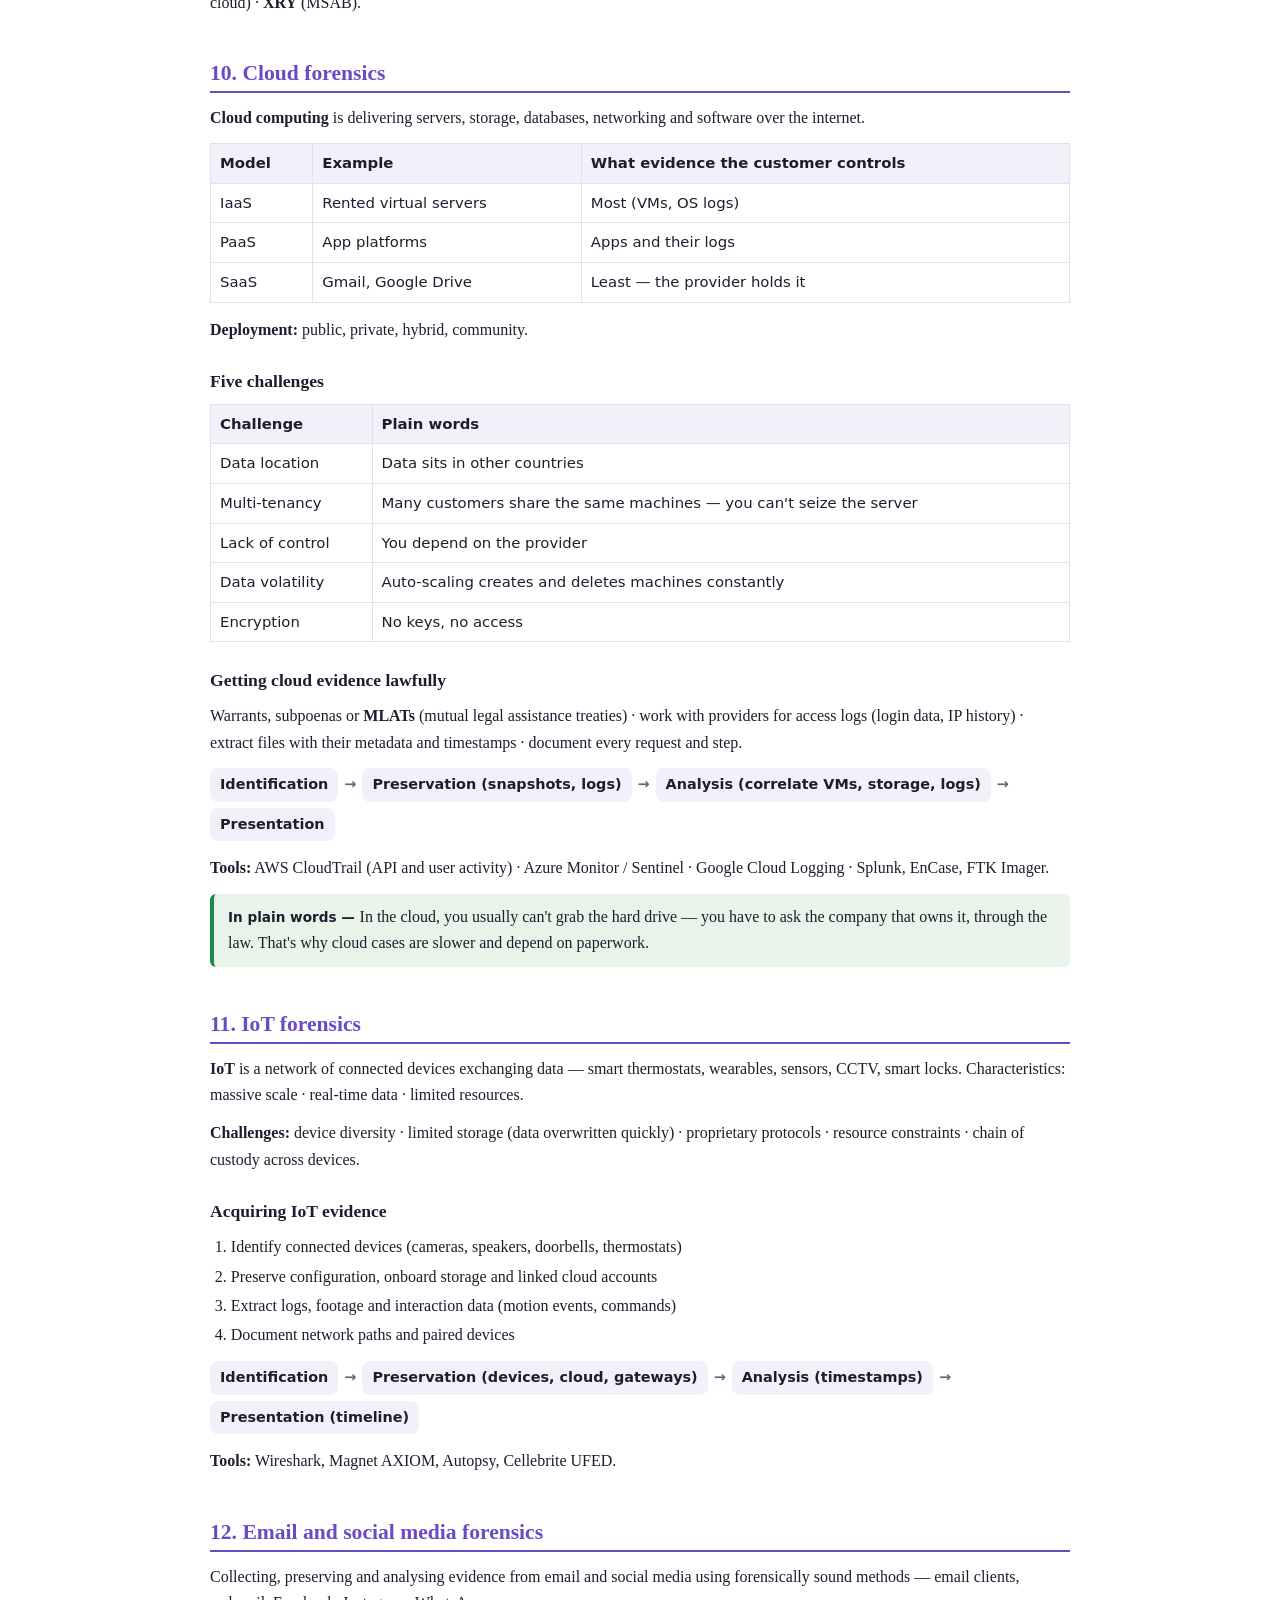
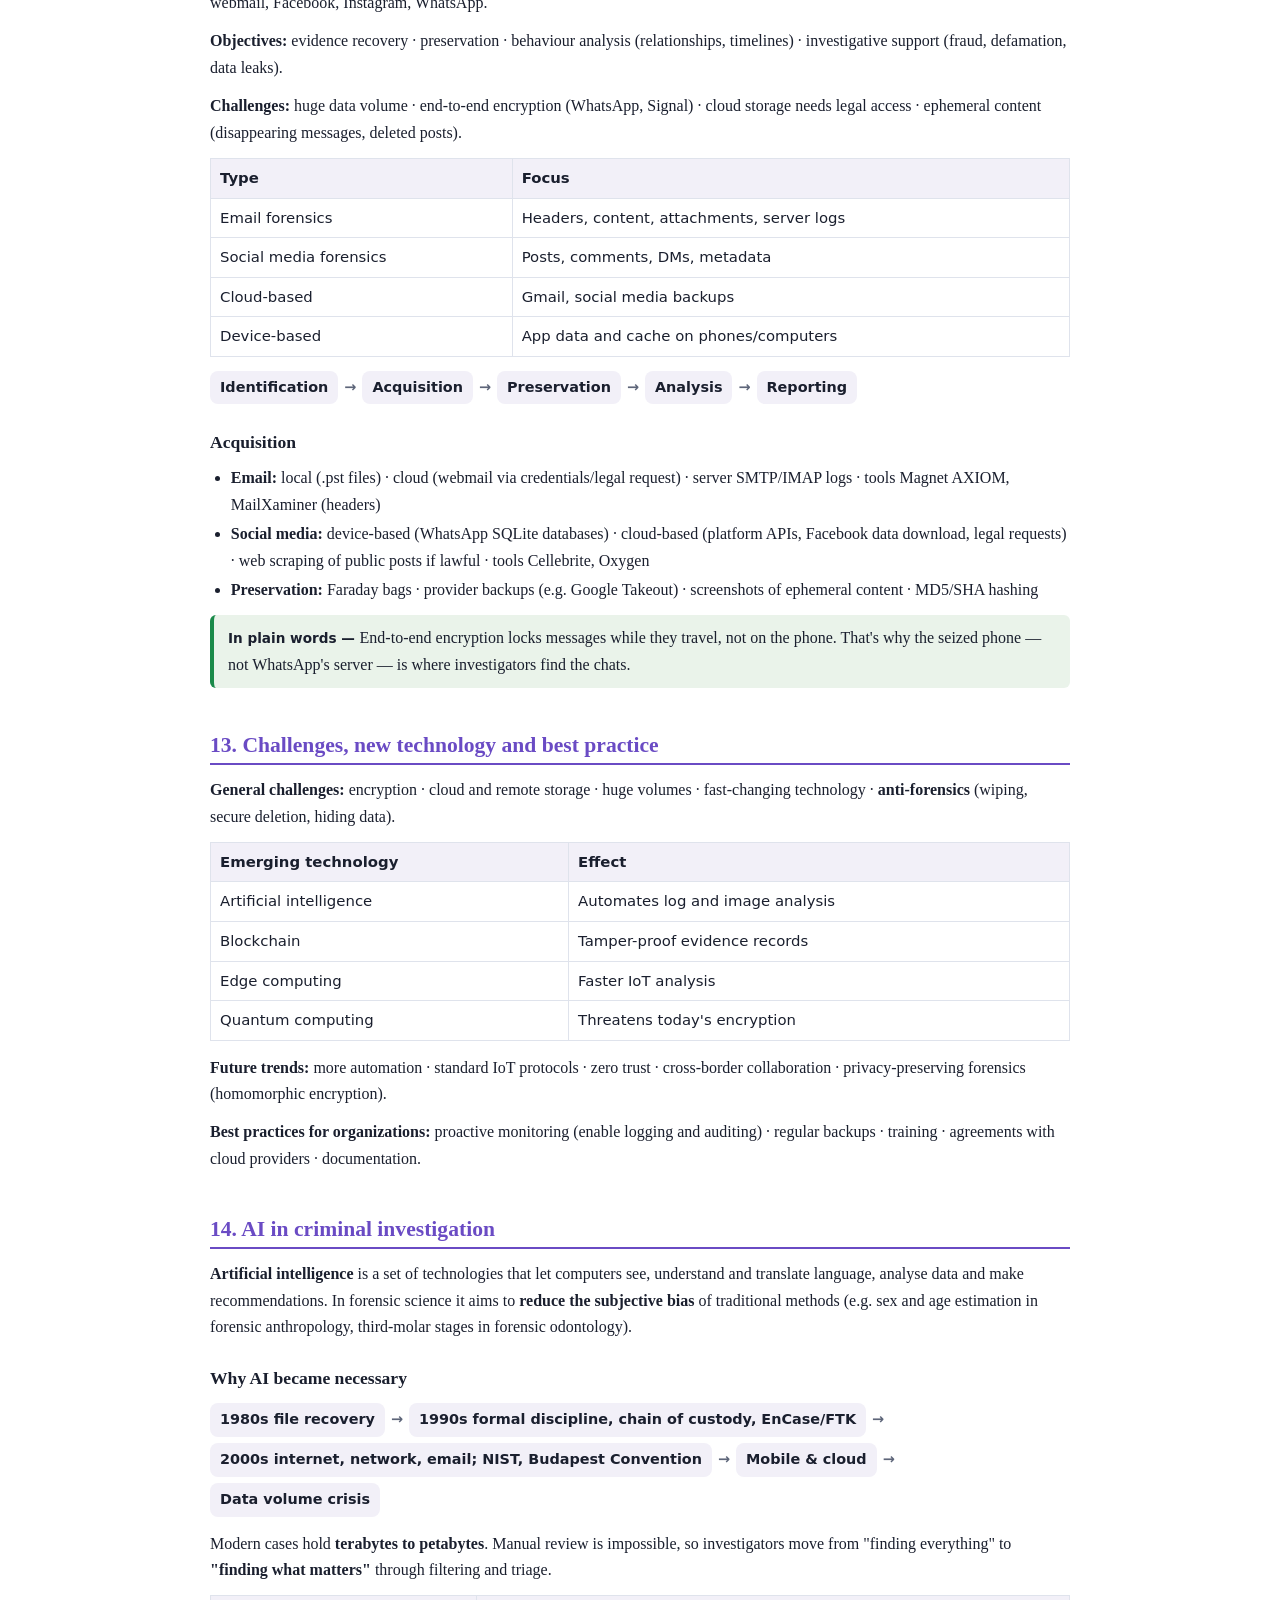
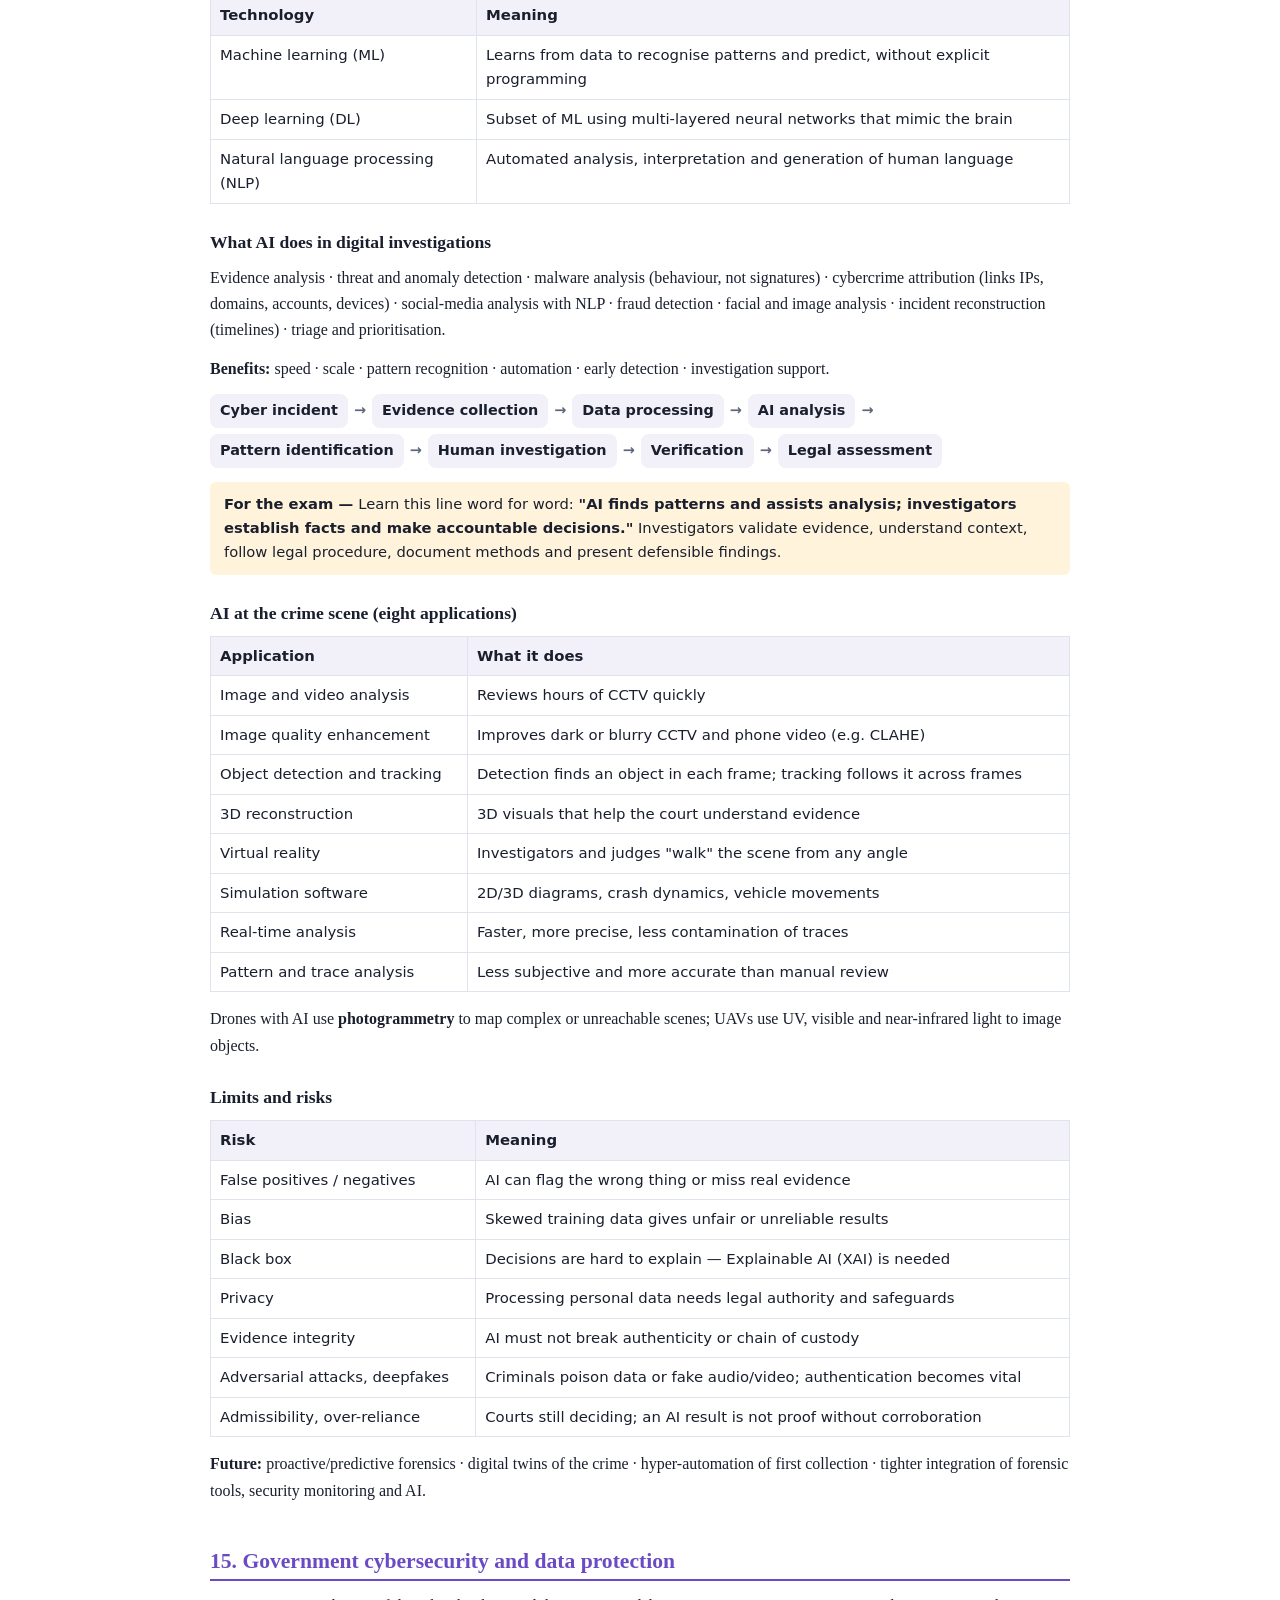
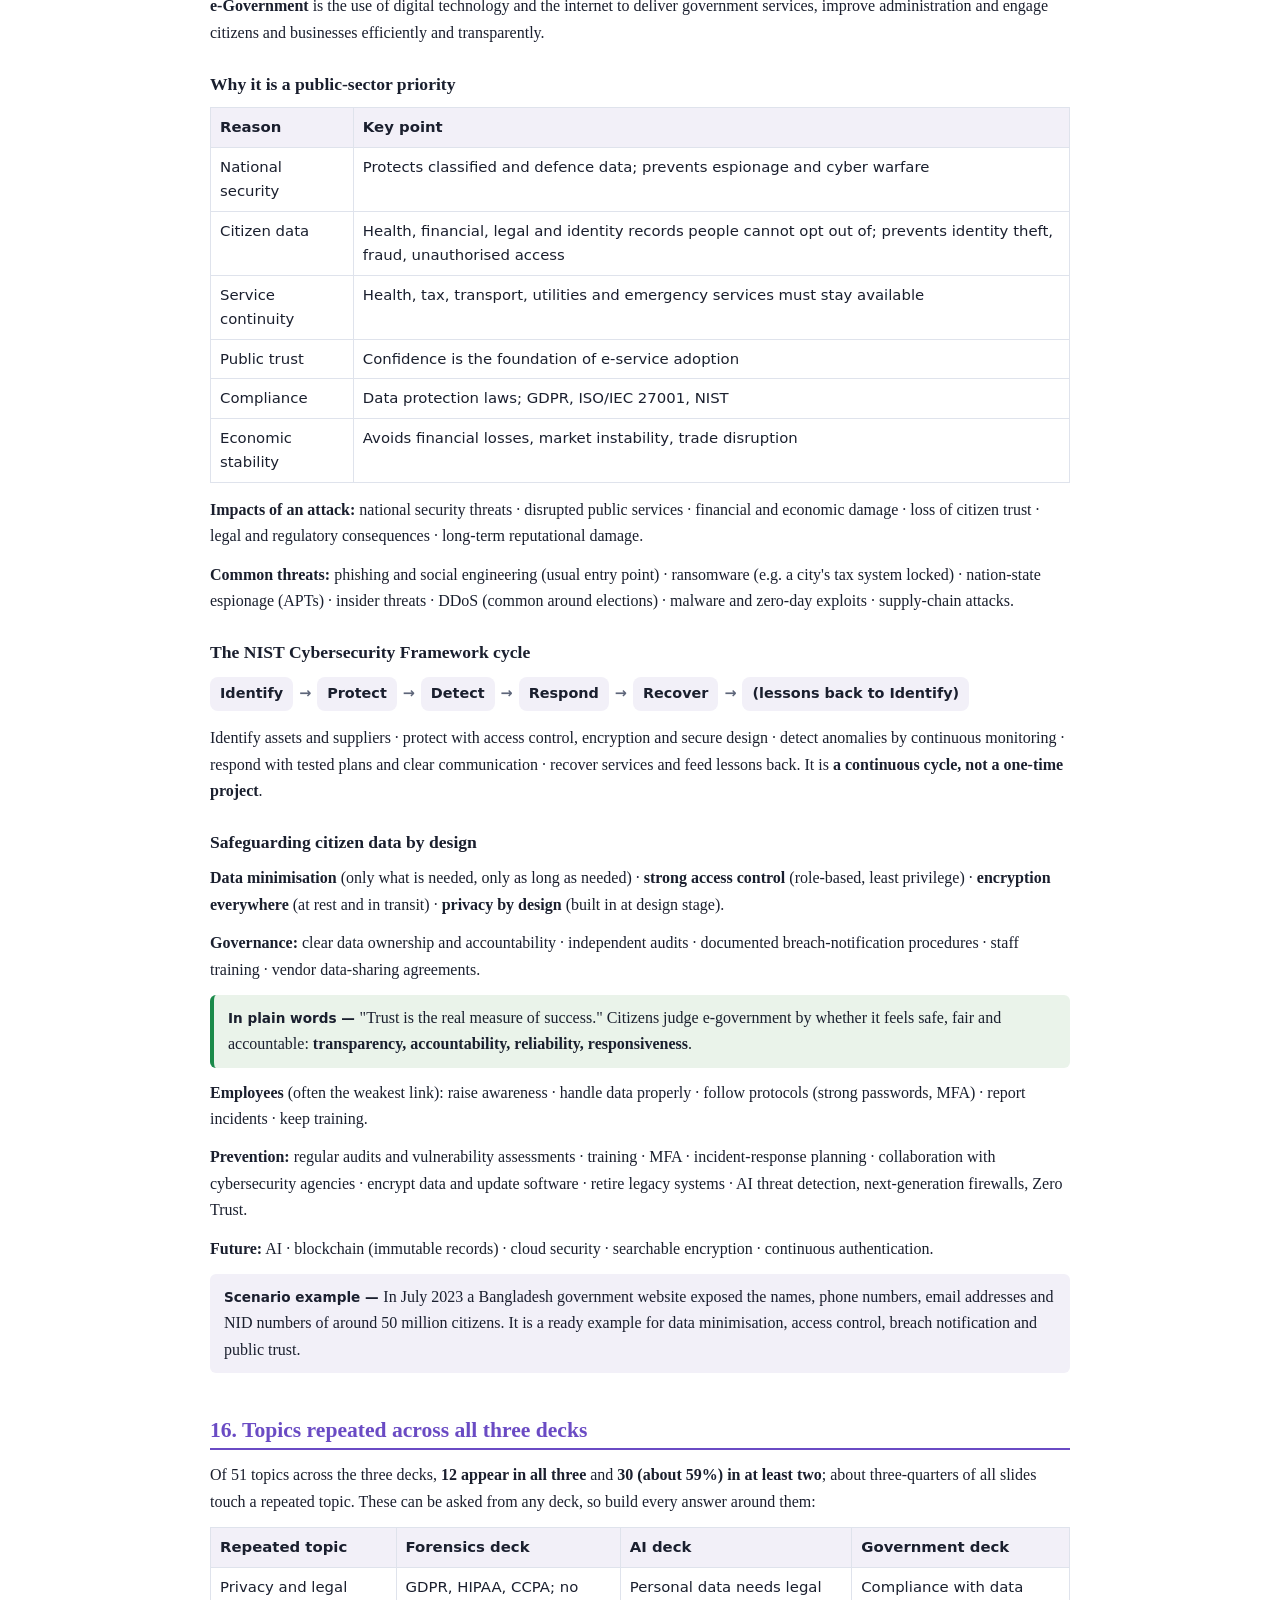
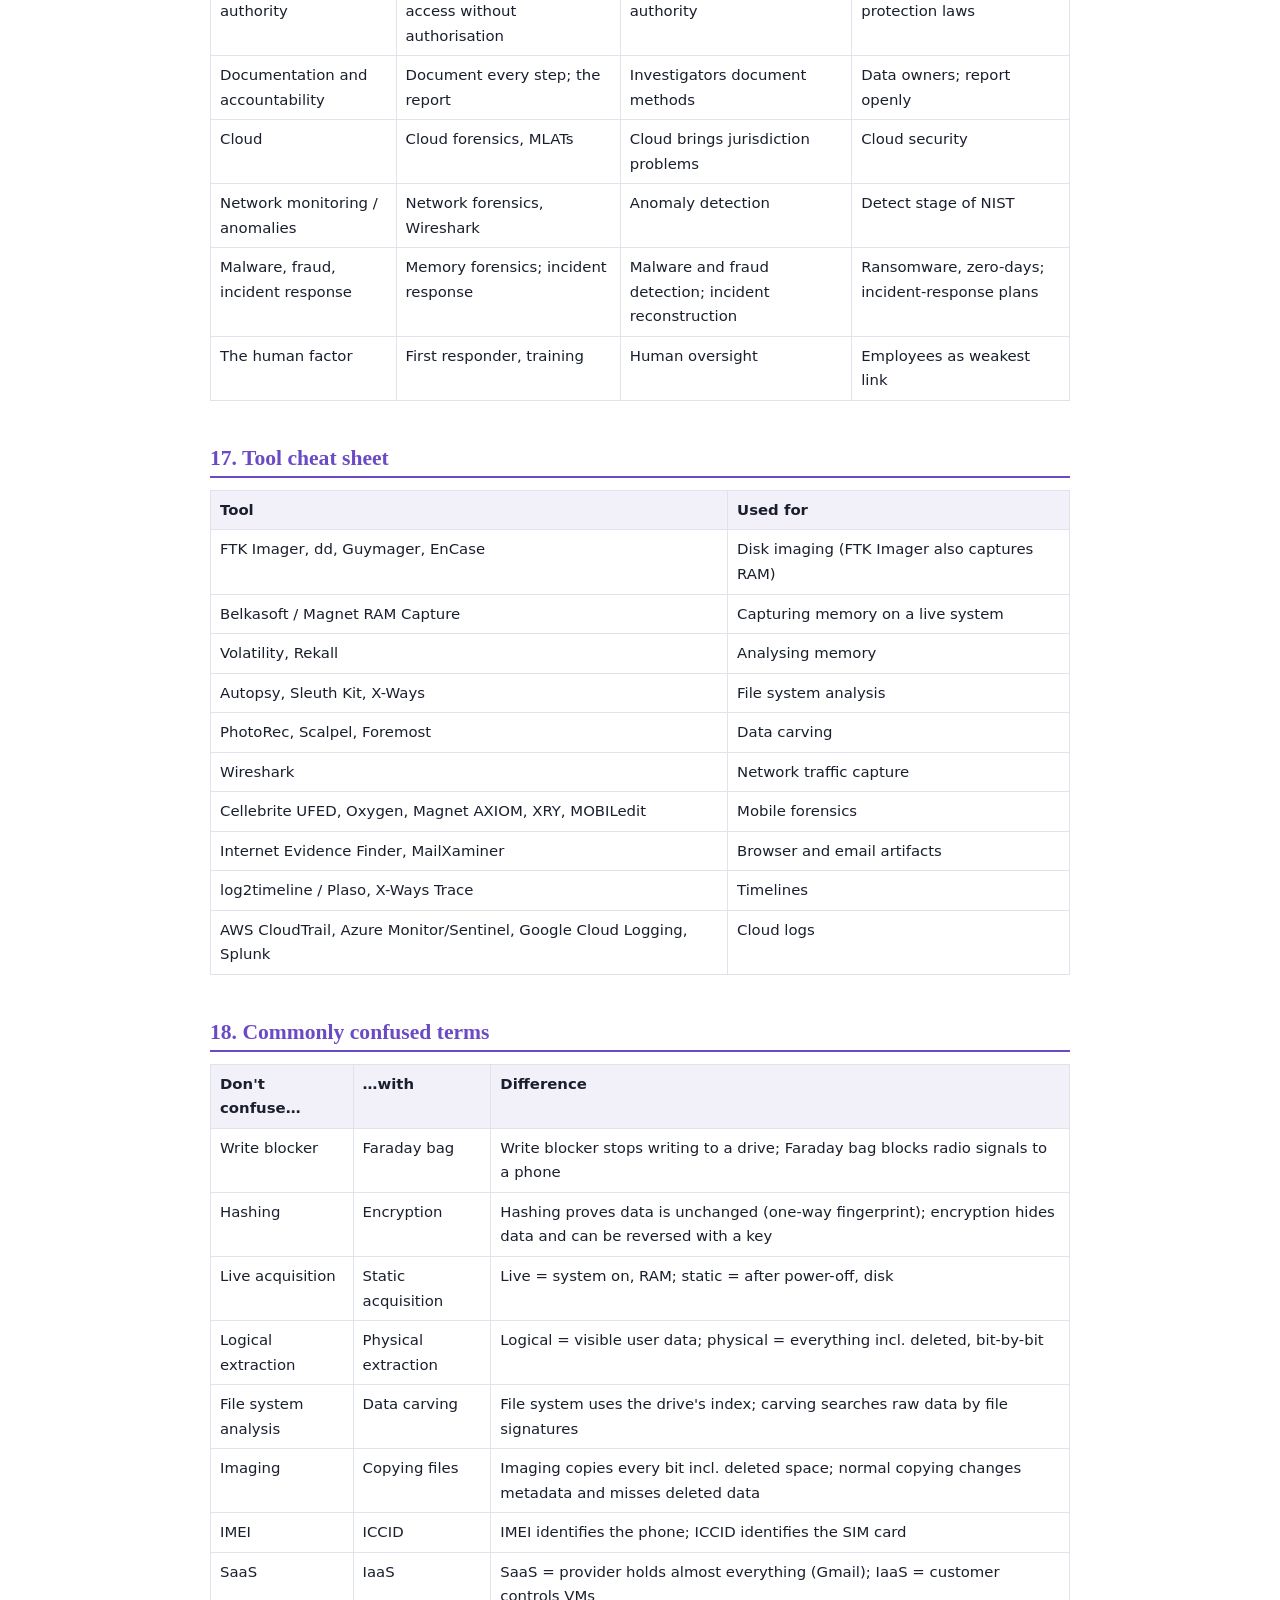
==== commit cdd0400a: "Cyber Crime final: add AI and government data-protection decks, 8-question pattern - Bank now covers" ====
--- a/resources/cyber-crime/cyber-final-notes.html
+++ b/resources/cyber-crime/cyber-final-notes.html
@@ -41,7 +41,7 @@
 <body>
 <div class="wrap">
 <h1>Cyber Crime and Security — End-term Notes</h1>
-<p class="sub">MCCJ 525 · Final exam Saturday 5 December 2026, 3:00–6:00 pm, Room 704, FSS · Based on the final-term deck <i>Digital Forensics &amp; Cyber Crime Investigation</i> (Md Zannatul Hasan) with a short mid-term recap · Written so anyone can follow · Print with Ctrl/Cmd + P to save as PDF.</p>
+<p class="sub">MCCJ 525 · Final exam Saturday 5 December 2026, 3:00–6:00 pm, Room 704, FSS · Based on the three final-term decks — <i>Digital Forensics &amp; Cyber Crime Investigation</i> (Md Zannatul Hasan), <i>AI in Criminal Investigation</i> and <i>Cybersecurity &amp; Data Protection in Government</i> — with a short mid-term recap · Exam: 8 scenario questions, answer 5, 10 marks each, usually 3 parts · Written so anyone can follow · Print with Ctrl/Cmd + P to save as PDF.</p>
 
 <div class="toc">
 <ol>
@@ -58,6 +58,9 @@
   <li><a href="#iot">IoT forensics</a></li>
   <li><a href="#email">Email &amp; social media forensics</a></li>
   <li><a href="#future">Challenges, new technology &amp; best practice</a></li>
+  <li><a href="#ai">AI in criminal investigation</a></li>
+  <li><a href="#gov">Government cybersecurity &amp; data protection</a></li>
+  <li><a href="#repeat">Topics repeated across all three decks</a></li>
   <li><a href="#tools">Tool cheat sheet</a></li>
   <li><a href="#traps">Commonly confused terms</a></li>
   <li><a href="#mid">Mid-term recap (optional)</a></li>
@@ -295,7 +298,87 @@
 <p><b>Future trends:</b> more automation · standard IoT protocols · zero trust · cross-border collaboration · privacy-preserving forensics (homomorphic encryption).</p>
 <p><b>Best practices for organizations:</b> proactive monitoring (enable logging and auditing) · regular backups · training · agreements with cloud providers · documentation.</p>
 
-<h2 id="tools">14. Tool cheat sheet</h2>
+<h2 id="ai">14. AI in criminal investigation</h2>
+<p><b>Artificial intelligence</b> is a set of technologies that let computers see, understand and translate language, analyse data and make recommendations. In forensic science it aims to <b>reduce the subjective bias</b> of traditional methods (e.g. sex and age estimation in forensic anthropology, third-molar stages in forensic odontology).</p>
+<h3>Why AI became necessary</h3>
+<div class="flow"><span>1980s file recovery</span><i>→</i><span>1990s formal discipline, chain of custody, EnCase/FTK</span><i>→</i><span>2000s internet, network, email; NIST, Budapest Convention</span><i>→</i><span>Mobile &amp; cloud</span><i>→</i><span>Data volume crisis</span></div>
+<p>Modern cases hold <b>terabytes to petabytes</b>. Manual review is impossible, so investigators move from "finding everything" to <b>"finding what matters"</b> through filtering and triage.</p>
+<table>
+  <tr><th>Technology</th><th>Meaning</th></tr>
+  <tr><td>Machine learning (ML)</td><td>Learns from data to recognise patterns and predict, without explicit programming</td></tr>
+  <tr><td>Deep learning (DL)</td><td>Subset of ML using multi-layered neural networks that mimic the brain</td></tr>
+  <tr><td>Natural language processing (NLP)</td><td>Automated analysis, interpretation and generation of human language</td></tr>
+</table>
+<h3>What AI does in digital investigations</h3>
+<p>Evidence analysis · threat and anomaly detection · malware analysis (behaviour, not signatures) · cybercrime attribution (links IPs, domains, accounts, devices) · social-media analysis with NLP · fraud detection · facial and image analysis · incident reconstruction (timelines) · triage and prioritisation.</p>
+<p><b>Benefits:</b> speed · scale · pattern recognition · automation · early detection · investigation support.</p>
+<div class="flow"><span>Cyber incident</span><i>→</i><span>Evidence collection</span><i>→</i><span>Data processing</span><i>→</i><span>AI analysis</span><i>→</i><span>Pattern identification</span><i>→</i><span>Human investigation</span><i>→</i><span>Verification</span><i>→</i><span>Legal assessment</span></div>
+<div class="exam">Learn this line word for word: <b>"AI finds patterns and assists analysis; investigators establish facts and make accountable decisions."</b> Investigators validate evidence, understand context, follow legal procedure, document methods and present defensible findings.</div>
+<h3>AI at the crime scene (eight applications)</h3>
+<table>
+  <tr><th>Application</th><th>What it does</th></tr>
+  <tr><td>Image and video analysis</td><td>Reviews hours of CCTV quickly</td></tr>
+  <tr><td>Image quality enhancement</td><td>Improves dark or blurry CCTV and phone video (e.g. CLAHE)</td></tr>
+  <tr><td>Object detection and tracking</td><td>Detection finds an object in each frame; tracking follows it across frames</td></tr>
+  <tr><td>3D reconstruction</td><td>3D visuals that help the court understand evidence</td></tr>
+  <tr><td>Virtual reality</td><td>Investigators and judges "walk" the scene from any angle</td></tr>
+  <tr><td>Simulation software</td><td>2D/3D diagrams, crash dynamics, vehicle movements</td></tr>
+  <tr><td>Real-time analysis</td><td>Faster, more precise, less contamination of traces</td></tr>
+  <tr><td>Pattern and trace analysis</td><td>Less subjective and more accurate than manual review</td></tr>
+</table>
+<p>Drones with AI use <b>photogrammetry</b> to map complex or unreachable scenes; UAVs use UV, visible and near-infrared light to image objects.</p>
+<h3>Limits and risks</h3>
+<table>
+  <tr><th>Risk</th><th>Meaning</th></tr>
+  <tr><td>False positives / negatives</td><td>AI can flag the wrong thing or miss real evidence</td></tr>
+  <tr><td>Bias</td><td>Skewed training data gives unfair or unreliable results</td></tr>
+  <tr><td>Black box</td><td>Decisions are hard to explain — Explainable AI (XAI) is needed</td></tr>
+  <tr><td>Privacy</td><td>Processing personal data needs legal authority and safeguards</td></tr>
+  <tr><td>Evidence integrity</td><td>AI must not break authenticity or chain of custody</td></tr>
+  <tr><td>Adversarial attacks, deepfakes</td><td>Criminals poison data or fake audio/video; authentication becomes vital</td></tr>
+  <tr><td>Admissibility, over-reliance</td><td>Courts still deciding; an AI result is not proof without corroboration</td></tr>
+</table>
+<p><b>Future:</b> proactive/predictive forensics · digital twins of the crime · hyper-automation of first collection · tighter integration of forensic tools, security monitoring and AI.</p>
+
+<h2 id="gov">15. Government cybersecurity and data protection</h2>
+<p><b>e-Government</b> is the use of digital technology and the internet to deliver government services, improve administration and engage citizens and businesses efficiently and transparently.</p>
+<h3>Why it is a public-sector priority</h3>
+<table>
+  <tr><th>Reason</th><th>Key point</th></tr>
+  <tr><td>National security</td><td>Protects classified and defence data; prevents espionage and cyber warfare</td></tr>
+  <tr><td>Citizen data</td><td>Health, financial, legal and identity records people cannot opt out of; prevents identity theft, fraud, unauthorised access</td></tr>
+  <tr><td>Service continuity</td><td>Health, tax, transport, utilities and emergency services must stay available</td></tr>
+  <tr><td>Public trust</td><td>Confidence is the foundation of e-service adoption</td></tr>
+  <tr><td>Compliance</td><td>Data protection laws; GDPR, ISO/IEC 27001, NIST</td></tr>
+  <tr><td>Economic stability</td><td>Avoids financial losses, market instability, trade disruption</td></tr>
+</table>
+<p><b>Impacts of an attack:</b> national security threats · disrupted public services · financial and economic damage · loss of citizen trust · legal and regulatory consequences · long-term reputational damage.</p>
+<p><b>Common threats:</b> phishing and social engineering (usual entry point) · ransomware (e.g. a city's tax system locked) · nation-state espionage (APTs) · insider threats · DDoS (common around elections) · malware and zero-day exploits · supply-chain attacks.</p>
+<h3>The NIST Cybersecurity Framework cycle</h3>
+<div class="flow"><span>Identify</span><i>→</i><span>Protect</span><i>→</i><span>Detect</span><i>→</i><span>Respond</span><i>→</i><span>Recover</span><i>→</i><span>(lessons back to Identify)</span></div>
+<p>Identify assets and suppliers · protect with access control, encryption and secure design · detect anomalies by continuous monitoring · respond with tested plans and clear communication · recover services and feed lessons back. It is <b>a continuous cycle, not a one-time project</b>.</p>
+<h3>Safeguarding citizen data by design</h3>
+<p><b>Data minimisation</b> (only what is needed, only as long as needed) · <b>strong access control</b> (role-based, least privilege) · <b>encryption everywhere</b> (at rest and in transit) · <b>privacy by design</b> (built in at design stage).</p>
+<p><b>Governance:</b> clear data ownership and accountability · independent audits · documented breach-notification procedures · staff training · vendor data-sharing agreements.</p>
+<div class="plain">"Trust is the real measure of success." Citizens judge e-government by whether it feels safe, fair and accountable: <b>transparency, accountability, reliability, responsiveness</b>.</div>
+<p><b>Employees</b> (often the weakest link): raise awareness · handle data properly · follow protocols (strong passwords, MFA) · report incidents · keep training.</p>
+<p><b>Prevention:</b> regular audits and vulnerability assessments · training · MFA · incident-response planning · collaboration with cybersecurity agencies · encrypt data and update software · retire legacy systems · AI threat detection, next-generation firewalls, Zero Trust.</p>
+<p><b>Future:</b> AI · blockchain (immutable records) · cloud security · searchable encryption · continuous authentication.</p>
+<div class="eg">In July 2023 a Bangladesh government website exposed the names, phone numbers, email addresses and NID numbers of around 50 million citizens. It is a ready example for data minimisation, access control, breach notification and public trust.</div>
+
+<h2 id="repeat">16. Topics repeated across all three decks</h2>
+<p>Of 51 topics across the three decks, <b>12 appear in all three</b> and <b>30 (about 59%) in at least two</b>; about three-quarters of all slides touch a repeated topic. These can be asked from any deck, so build every answer around them:</p>
+<table>
+  <tr><th>Repeated topic</th><th>Forensics deck</th><th>AI deck</th><th>Government deck</th></tr>
+  <tr><td>Privacy and legal authority</td><td>GDPR, HIPAA, CCPA; no access without authorisation</td><td>Personal data needs legal authority</td><td>Compliance with data protection laws</td></tr>
+  <tr><td>Documentation and accountability</td><td>Document every step; the report</td><td>Investigators document methods</td><td>Data owners; report openly</td></tr>
+  <tr><td>Cloud</td><td>Cloud forensics, MLATs</td><td>Cloud brings jurisdiction problems</td><td>Cloud security</td></tr>
+  <tr><td>Network monitoring / anomalies</td><td>Network forensics, Wireshark</td><td>Anomaly detection</td><td>Detect stage of NIST</td></tr>
+  <tr><td>Malware, fraud, incident response</td><td>Memory forensics; incident response</td><td>Malware and fraud detection; incident reconstruction</td><td>Ransomware, zero-days; incident-response plans</td></tr>
+  <tr><td>The human factor</td><td>First responder, training</td><td>Human oversight</td><td>Employees as weakest link</td></tr>
+</table>
+
+<h2 id="tools">17. Tool cheat sheet</h2>
 <table>
   <tr><th>Tool</th><th>Used for</th></tr>
   <tr><td>FTK Imager, dd, Guymager, EnCase</td><td>Disk imaging (FTK Imager also captures RAM)</td></tr>
@@ -310,7 +393,7 @@
   <tr><td>AWS CloudTrail, Azure Monitor/Sentinel, Google Cloud Logging, Splunk</td><td>Cloud logs</td></tr>
 </table>
 
-<h2 id="traps">15. Commonly confused terms</h2>
+<h2 id="traps">18. Commonly confused terms</h2>
 <table>
   <tr><th>Don't confuse…</th><th>…with</th><th>Difference</th></tr>
   <tr><td>Write blocker</td><td>Faraday bag</td><td>Write blocker stops writing to a drive; Faraday bag blocks radio signals to a phone</td></tr>
@@ -323,7 +406,7 @@
   <tr><td>SaaS</td><td>IaaS</td><td>SaaS = provider holds almost everything (Gmail); IaaS = customer controls VMs</td></tr>
 </table>
 
-<h2 id="mid">16. Mid-term recap (optional — not expected in the final)</h2>
+<h2 id="mid">19. Mid-term recap (optional — not expected in the final)</h2>
 <table>
   <tr><th>Topic</th><th>Key points</th></tr>
   <tr><td>Phishing</td><td>Fake messages/sites to steal data; variants: spear, whaling, smishing (SMS), vishing (voice), quishing (QR), angler (fake support), pharming (DNS). Defences: phishing simulation, email filtering, MFA, proxy, honeypot, awareness</td></tr>
@@ -335,7 +418,7 @@
   <tr><td>Hacker types</td><td>White hat, grey hat, black hat, script kiddie, hacktivist</td></tr>
 </table>
 
-<h2 id="last">17. Last-minute revision sheet</h2>
+<h2 id="last">20. Last-minute revision sheet</h2>
 <ol>
   <li><b>Digital forensics</b> = investigating digital devices to identify, recover and document evidence. Process: identification → collection → preservation → analysis → documentation → presentation.</li>
   <li><b>Digital evidence</b> = binary information that may be relied on in court; <b>fragile, volatile, hidden, duplicable</b>.</li>
@@ -349,8 +432,10 @@
   <li><b>IoT</b>: scale, real-time, limited resources; challenges — diversity, storage, protocols, resources, custody.</li>
   <li><b>Email/social</b>: headers + SMTP/IMAP logs; WhatsApp SQLite on the device; E2EE and ephemeral content are the challenges.</li>
   <li><b>Report</b>: tools + versions, steps, hashes, screenshots, timeline, custody log — must survive cross-examination.</li>
+  <li><b>AI</b>: data volume crisis → ML, DL, NLP; fraud detection, attribution, triage, timelines; CCTV enhancement (CLAHE), tracking, 3D/VR; risks — bias, black box (XAI), deepfakes, admissibility; "AI finds patterns, investigators establish facts".</li>
+  <li><b>Government</b>: priority (security, citizen data, continuity, trust, compliance, economy) · threats (phishing, ransomware, APT, insider, DDoS, zero-day, supply chain) · NIST: identify → protect → detect → respond → recover · data by design (minimisation, access control, encryption, privacy by design) · trust (transparency, accountability, reliability, responsiveness).</li>
 </ol>
-<p class="sub">Prepared from the course's final-term deck and the mid-term syllabus for revision. Scenario examples are illustrations. Practise with the ranked scenario questions on the website.</p>
+<p class="sub">Prepared from the course's three final-term decks and the mid-term syllabus for revision. Scenario examples are illustrations. Practise with the ranked scenario questions on the website.</p>
 </div>
 </body>
 </html>
